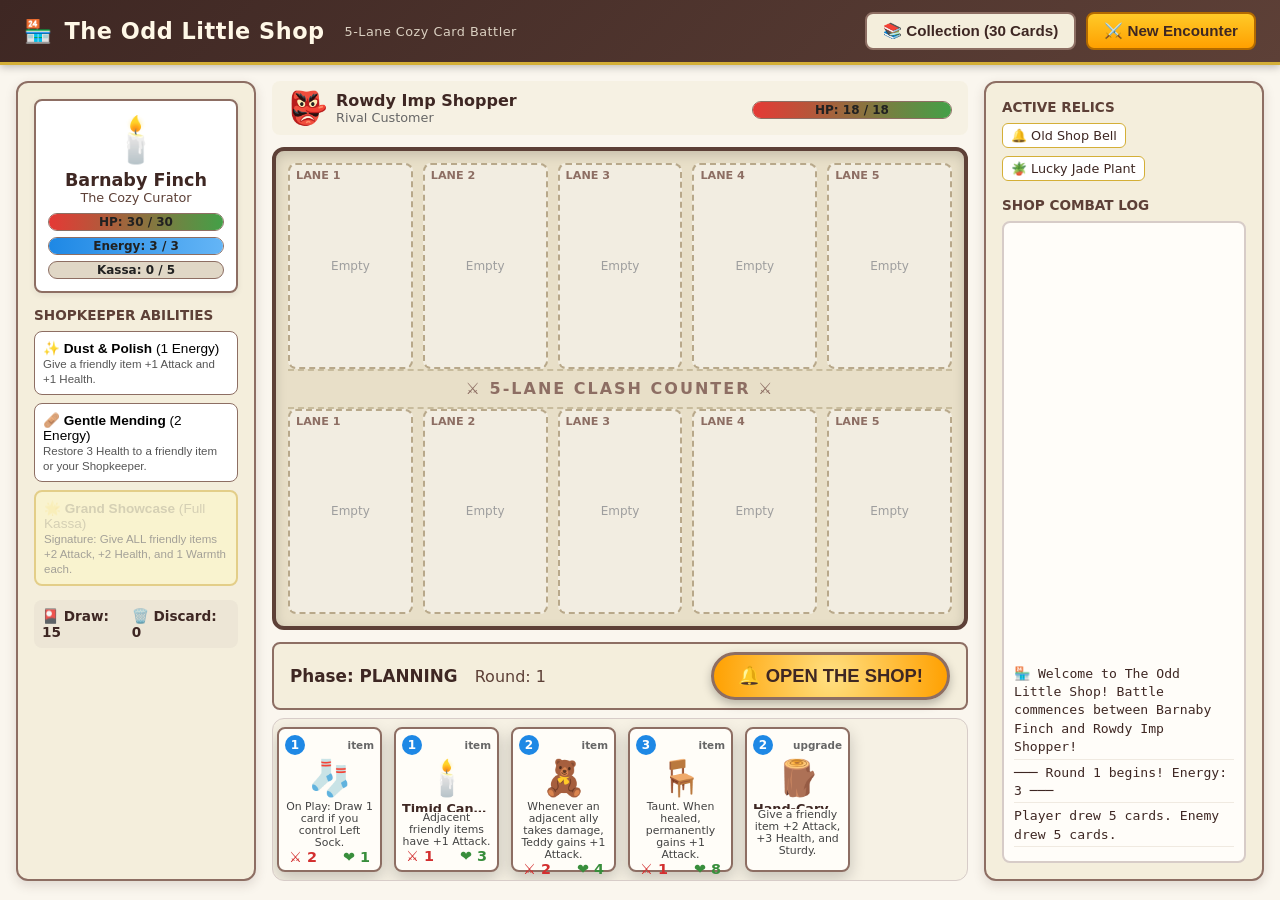
==== index.html @ 6772b0bf "Feat: Complete 5-lane combat engine, 30 card catalog, storybook UI & automated tests" ====
<!DOCTYPE html>
<html lang="en">
<head>
  <meta charset="UTF-8">
  <meta name="viewport" content="width=device-width, initial-scale=1.0">
  <title>The Odd Little Shop — Cozy Fantasy Roguelite Battler</title>
  <link rel="stylesheet" href="css/styles.css">
</head>
<body>
  <!-- Top Navigation & Brand Header -->
  <header>
    <div class="brand-title">
      <span>🏪</span>
      <span>The Odd Little Shop</span>
      <span style="font-size: 0.8rem; font-weight: normal; opacity: 0.8; margin-left: 8px;">
        5-Lane Cozy Card Battler
      </span>
    </div>
    <div class="nav-controls">
      <button class="btn" onclick="window.app && window.app.showCollectionModal()">
        📚 Collection (30 Cards)
      </button>
      <button class="btn btn-primary" onclick="window.app && window.app.showNewGameModal()">
        ⚔️ New Encounter
      </button>
    </div>
  </header>

  <!-- Main Game Container -->
  <main id="app">
    <!-- Populated dynamically by gameApp.js -->
  </main>

  <!-- ES Module Entrypoint -->
  <script type="module" src="src/ui/gameApp.js"></script>
</body>
</html>
---- css/styles.css ----
/* The Odd Little Shop — Cozy Storybook Theme */
:root {
  --bg-cream: #FAF6EE;
  --panel-bg: #F4EEDC;
  --wood-dark: #3E2723;
  --wood-med: #5D4037;
  --wood-light: #8D6E63;
  --amber-gold: #D4AF37;
  --amber-bright: #FFB300;
  --warm-glow: #FFE082;
  --cozy-green: #558B2F;
  --midnight-indigo: #1A1A2E;
  --midnight-violet: #301934;
  --bazaar-accent: #BA68C8;
  --danger-red: #C62828;
  --border-radius-sm: 8px;
  --border-radius-md: 12px;
  --border-radius-lg: 18px;
  --shadow-cozy: 0 4px 12px rgba(62, 39, 35, 0.15);
  --shadow-card: 0 6px 16px rgba(0, 0, 0, 0.2);
}

* {
  box-sizing: border-box;
  margin: 0;
  padding: 0;
  user-select: none;
}

body {
  font-family: 'Segoe UI', system-ui, -apple-system, sans-serif;
  background-color: var(--bg-cream);
  color: var(--wood-dark);
  min-height: 100vh;
  display: flex;
  flex-direction: column;
  overflow-x: hidden;
}

/* Header & Top Bar */
header {
  background: linear-gradient(135deg, var(--wood-dark), var(--wood-med));
  color: #FFF8E7;
  padding: 12px 24px;
  display: flex;
  justify-content: space-between;
  align-items: center;
  box-shadow: 0 2px 8px rgba(0, 0, 0, 0.25);
  border-bottom: 3px solid var(--amber-gold);
}

.brand-title {
  display: flex;
  align-items: center;
  gap: 12px;
  font-size: 1.4rem;
  font-weight: bold;
  letter-spacing: 0.5px;
}

.nav-controls {
  display: flex;
  gap: 10px;
}

.btn {
  background: var(--panel-bg);
  color: var(--wood-dark);
  border: 2px solid var(--wood-light);
  border-radius: var(--border-radius-sm);
  padding: 8px 16px;
  font-size: 0.95rem;
  font-weight: 600;
  cursor: pointer;
  transition: all 0.2s ease;
  display: inline-flex;
  align-items: center;
  gap: 6px;
}

.btn:hover {
  background: #FFF;
  border-color: var(--amber-gold);
  transform: translateY(-2px);
  box-shadow: var(--shadow-cozy);
}

.btn-primary {
  background: linear-gradient(180deg, #FFCA28, #FFA000);
  border-color: #B26A00;
  color: #3E2723;
}

.btn-primary:hover {
  background: linear-gradient(180deg, #FFE082, #FFB300);
}

/* App View Containers */
#app {
  flex: 1;
  display: flex;
  flex-direction: column;
  padding: 16px;
  max-width: 1400px;
  margin: 0 auto;
  width: 100%;
}

/* Battle Arena Layout */
.battle-arena {
  display: grid;
  grid-template-columns: 240px 1fr 280px;
  gap: 16px;
  height: calc(100vh - 100px);
}

/* Left Panel: Shopkeeper Info & Deck Status */
.sidebar-panel {
  background: var(--panel-bg);
  border: 2px solid var(--wood-light);
  border-radius: var(--border-radius-md);
  padding: 16px;
  display: flex;
  flex-direction: column;
  gap: 14px;
  box-shadow: var(--shadow-cozy);
}

.shopkeeper-card {
  background: #FFF;
  border: 2px solid var(--wood-light);
  border-radius: var(--border-radius-sm);
  padding: 12px;
  text-align: center;
  box-shadow: 0 2px 6px rgba(0, 0, 0, 0.08);
}

.shopkeeper-portrait {
  font-size: 2.8rem;
  margin-bottom: 4px;
}

.shopkeeper-name {
  font-weight: bold;
  font-size: 1.1rem;
}

.shopkeeper-title {
  font-size: 0.8rem;
  color: var(--wood-med);
  margin-bottom: 8px;
}

.meter-bar {
  background: #E0D7C6;
  border-radius: 10px;
  height: 18px;
  width: 100%;
  overflow: hidden;
  position: relative;
  margin-top: 4px;
  border: 1px solid var(--wood-light);
}

.meter-fill-hp {
  background: linear-gradient(90deg, #E53935, #43A047);
  height: 100%;
  transition: width 0.3s ease;
}

.meter-fill-kassa {
  background: linear-gradient(90deg, #FFA000, #FFD54F);
  height: 100%;
  transition: width 0.3s ease;
}

.meter-fill-energy {
  background: linear-gradient(90deg, #1E88E5, #64B5F6);
  height: 100%;
  transition: width 0.3s ease;
}

.meter-label {
  position: absolute;
  top: 0;
  left: 0;
  right: 0;
  bottom: 0;
  display: flex;
  align-items: center;
  justify-content: center;
  font-size: 0.75rem;
  font-weight: bold;
  color: #212121;
}

.abilities-list {
  display: flex;
  flex-direction: column;
  gap: 8px;
}

.ability-btn {
  background: #FFF;
  border: 1px solid var(--wood-light);
  border-radius: var(--border-radius-sm);
  padding: 8px;
  font-size: 0.85rem;
  cursor: pointer;
  text-align: left;
  transition: all 0.2s;
}

.ability-btn:hover:not(:disabled) {
  background: #FFF9C4;
  border-color: var(--amber-gold);
}

.ability-btn:disabled {
  opacity: 0.5;
  cursor: not-allowed;
}

.piles-status {
  display: flex;
  justify-content: space-around;
  background: #EDE6D6;
  padding: 8px;
  border-radius: var(--border-radius-sm);
  font-size: 0.85rem;
  font-weight: 600;
}

/* Center Battlefield (5 Lanes) */
.battlefield-container {
  display: flex;
  flex-direction: column;
  justify-content: space-between;
  gap: 12px;
}

.enemy-area, .player-area {
  display: flex;
  justify-content: space-between;
  align-items: center;
  background: rgba(244, 238, 220, 0.6);
  padding: 8px 16px;
  border-radius: var(--border-radius-sm);
}

.lanes-board {
  background: #E8DFC8;
  border: 4px solid var(--wood-med);
  border-radius: var(--border-radius-md);
  box-shadow: inset 0 4px 12px rgba(0, 0, 0, 0.15);
  display: grid;
  grid-template-rows: 1fr 40px 1fr;
  padding: 12px;
  flex: 1;
  position: relative;
}

.lanes-row {
  display: grid;
  grid-template-columns: repeat(5, 1fr);
  gap: 10px;
}

.lane-divider {
  display: flex;
  align-items: center;
  justify-content: center;
  font-weight: bold;
  color: var(--wood-light);
  letter-spacing: 2px;
  border-top: 2px dashed #C8BC9D;
  border-bottom: 2px dashed #C8BC9D;
}

.lane-slot {
  background: rgba(255, 255, 255, 0.45);
  border: 2px dashed #B8A88A;
  border-radius: var(--border-radius-sm);
  min-height: 120px;
  display: flex;
  flex-direction: column;
  align-items: center;
  justify-content: center;
  position: relative;
  transition: all 0.2s ease;
  cursor: pointer;
}

.lane-slot.selectable {
  border-color: #2E7D32;
  background: rgba(129, 199, 132, 0.25);
  animation: pulseSlot 1.5s infinite;
}

.lane-slot.locked {
  background: rgba(198, 40, 40, 0.15);
  border-color: var(--danger-red);
  cursor: not-allowed;
}

.lane-badge {
  position: absolute;
  top: 4px;
  left: 6px;
  font-size: 0.7rem;
  font-weight: bold;
  color: #8D6E63;
}

@keyframes pulseSlot {
  0% { transform: scale(1); }
  50% { transform: scale(1.02); }
  100% { transform: scale(1); }
}

/* Card Element Styling */
.card-unit {
  background: #FFFDF9;
  border: 2px solid var(--wood-light);
  border-radius: var(--border-radius-sm);
  width: 100%;
  height: 100%;
  padding: 6px;
  display: flex;
  flex-direction: column;
  justify-content: space-between;
  box-shadow: 0 4px 8px rgba(0, 0, 0, 0.12);
  position: relative;
  transition: transform 0.2s ease;
}

.card-unit.swift {
  border-color: #0288D1;
  box-shadow: 0 0 8px rgba(2, 136, 209, 0.4);
}

.card-unit.taunt {
  border-color: #E65100;
  box-shadow: 0 0 8px rgba(230, 81, 0, 0.4);
}

.card-header {
  display: flex;
  justify-content: space-between;
  align-items: center;
  font-size: 0.8rem;
  font-weight: bold;
}

.card-cost {
  background: #1E88E5;
  color: white;
  border-radius: 50%;
  width: 20px;
  height: 20px;
  display: flex;
  align-items: center;
  justify-content: center;
  font-size: 0.75rem;
}

.card-emoji {
  font-size: 2.2rem;
  text-align: center;
  margin: 2px 0;
}

.card-name {
  font-size: 0.8rem;
  font-weight: bold;
  text-align: center;
  white-space: nowrap;
  overflow: hidden;
  text-overflow: ellipsis;
}

.card-stats {
  display: flex;
  justify-content: space-between;
  font-weight: bold;
  font-size: 0.9rem;
  padding: 0 4px;
}

.stat-atk {
  color: #D32F2F;
}

.stat-hp {
  color: #388E3C;
}

/* Player Hand & Control Bar */
.player-controls {
  display: flex;
  flex-direction: column;
  gap: 8px;
}

.hand-container {
  display: flex;
  gap: 12px;
  overflow-x: auto;
  padding: 8px 4px;
  min-height: 155px;
  align-items: center;
  background: rgba(244, 238, 220, 0.5);
  border-radius: var(--border-radius-md);
  border: 1px solid #D7CCC8;
}

.hand-card {
  width: 105px;
  height: 145px;
  flex-shrink: 0;
  background: #FFFDF8;
  border: 2px solid var(--wood-light);
  border-radius: var(--border-radius-sm);
  padding: 6px;
  display: flex;
  flex-direction: column;
  justify-content: space-between;
  cursor: pointer;
  transition: all 0.2s cubic-bezier(0.175, 0.885, 0.32, 1.275);
  box-shadow: var(--shadow-card);
}

.hand-card:hover {
  transform: translateY(-12px) scale(1.05);
  border-color: var(--amber-gold);
  z-index: 10;
}

.hand-card.selected {
  border-color: #2E7D32;
  box-shadow: 0 0 14px rgba(46, 125, 50, 0.6);
  transform: translateY(-16px);
}

.card-desc {
  font-size: 0.68rem;
  color: #424242;
  line-height: 1.1;
  text-align: center;
}

/* Action Trigger: OPEN THE SHOP Counter Bell */
.action-bar {
  display: flex;
  justify-content: space-between;
  align-items: center;
  background: var(--panel-bg);
  border: 2px solid var(--wood-light);
  border-radius: var(--border-radius-sm);
  padding: 8px 16px;
}

.btn-open-shop {
  background: radial-gradient(circle, #FFE082, #FFA000);
  border: 3px solid #8D6E63;
  color: #3E2723;
  font-size: 1.15rem;
  font-weight: 800;
  padding: 10px 24px;
  border-radius: 30px;
  box-shadow: 0 4px 10px rgba(0, 0, 0, 0.25);
  cursor: pointer;
  transition: all 0.2s;
  display: flex;
  align-items: center;
  gap: 8px;
}

.btn-open-shop:hover {
  transform: scale(1.05);
  background: radial-gradient(circle, #FFF8E1, #FFB300);
  box-shadow: 0 6px 14px rgba(255, 179, 0, 0.4);
}

/* Right Panel: Combat Log & Relics */
.log-panel {
  display: flex;
  flex-direction: column;
  gap: 8px;
}

.event-log-box {
  background: #FFFDF9;
  border: 2px solid #D7CCC8;
  border-radius: var(--border-radius-sm);
  padding: 10px;
  flex: 1;
  overflow-y: auto;
  font-family: monospace;
  font-size: 0.82rem;
  line-height: 1.4;
  display: flex;
  flex-direction: column-reverse;
}

.log-entry {
  margin-bottom: 4px;
  border-bottom: 1px solid #F0EAE1;
  padding-bottom: 2px;
}

/* Modal Windows (Collection / Selection) */
.modal-overlay {
  position: fixed;
  top: 0; left: 0; right: 0; bottom: 0;
  background: rgba(30, 20, 15, 0.7);
  display: flex;
  align-items: center;
  justify-content: center;
  z-index: 100;
}

.modal-content {
  background: var(--bg-cream);
  border: 4px solid var(--wood-med);
  border-radius: var(--border-radius-md);
  padding: 24px;
  max-width: 900px;
  width: 90%;
  max-height: 85vh;
  overflow-y: auto;
  box-shadow: 0 10px 30px rgba(0, 0, 0, 0.4);
}

.collection-grid {
  display: grid;
  grid-template-columns: repeat(auto-fill, minmax(130px, 1fr));
  gap: 12px;
  margin-top: 16px;
}
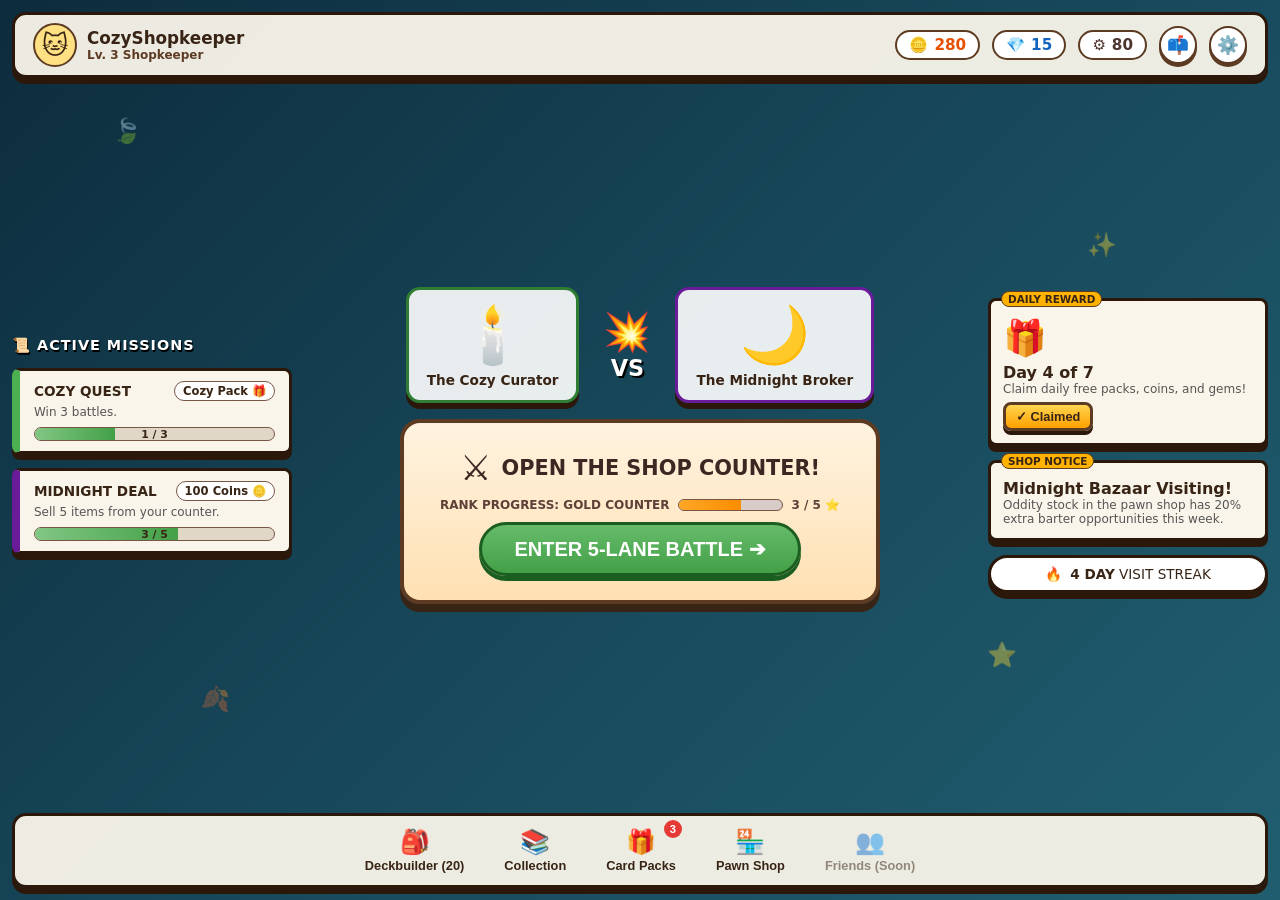
==== commit 827615be: "Feat: Complete game overhaul with active AI, selling, 20-card deckbuilder, pack opening, pawn shop &" ====
--- a/index.html
+++ b/index.html
@@ -7,28 +7,9 @@
   <link rel="stylesheet" href="css/styles.css">
 </head>
 <body>
-  <!-- Top Navigation & Brand Header -->
-  <header>
-    <div class="brand-title">
-      <span>🏪</span>
-      <span>The Odd Little Shop</span>
-      <span style="font-size: 0.8rem; font-weight: normal; opacity: 0.8; margin-left: 8px;">
-        5-Lane Cozy Card Battler
-      </span>
-    </div>
-    <div class="nav-controls">
-      <button class="btn" onclick="window.app && window.app.showCollectionModal()">
-        📚 Collection (30 Cards)
-      </button>
-      <button class="btn btn-primary" onclick="window.app && window.app.showNewGameModal()">
-        ⚔️ New Encounter
-      </button>
-    </div>
-  </header>
-
-  <!-- Main Game Container -->
+  <!-- Master Application Viewport -->
   <main id="app">
-    <!-- Populated dynamically by gameApp.js -->
+    <!-- Populated dynamically by gameApp.js router -->
   </main>
 
   <!-- ES Module Entrypoint -->
--- a/css/styles.css
+++ b/css/styles.css
@@ -1,23 +1,23 @@
-/* The Odd Little Shop — Cozy Storybook Theme */
+/* The Odd Little Shop — Professional Cozy Cartoon Storybook Theme (16:9) */
 :root {
-  --bg-cream: #FAF6EE;
-  --panel-bg: #F4EEDC;
-  --wood-dark: #3E2723;
-  --wood-med: #5D4037;
-  --wood-light: #8D6E63;
-  --amber-gold: #D4AF37;
-  --amber-bright: #FFB300;
-  --warm-glow: #FFE082;
-  --cozy-green: #558B2F;
-  --midnight-indigo: #1A1A2E;
-  --midnight-violet: #301934;
-  --bazaar-accent: #BA68C8;
-  --danger-red: #C62828;
-  --border-radius-sm: 8px;
-  --border-radius-md: 12px;
-  --border-radius-lg: 18px;
-  --shadow-cozy: 0 4px 12px rgba(62, 39, 35, 0.15);
-  --shadow-card: 0 6px 16px rgba(0, 0, 0, 0.2);
+  --bg-gradient: linear-gradient(135deg, #0D2C3D 0%, #17485A 50%, #205E6F 100%);
+  --panel-bg: #FFFDF8;
+  --panel-card: #F9F5EA;
+  --wood-dark: #382415;
+  --wood-med: #5D3B23;
+  --wood-light: #936746;
+  --comic-border: 3px solid #2B180A;
+  --comic-shadow: 0 6px 0 #2B180A;
+  --amber-gold: #FFB300;
+  --amber-bright: #FFCA28;
+  --cozy-green: #4CAF50;
+  --cozy-green-dark: #2E7D32;
+  --midnight-violet: #6A1B9A;
+  --midnight-accent: #9C27B0;
+  --danger-red: #D32F2F;
+  --radius-sm: 8px;
+  --radius-md: 14px;
+  --radius-lg: 20px;
 }
 
 * {
@@ -29,7 +29,7 @@
 
 body {
   font-family: 'Segoe UI', system-ui, -apple-system, sans-serif;
-  background-color: var(--bg-cream);
+  background: var(--bg-gradient);
   color: var(--wood-dark);
   min-height: 100vh;
   display: flex;
@@ -37,504 +37,1020 @@
   overflow-x: hidden;
 }
 
-/* Header & Top Bar */
-header {
-  background: linear-gradient(135deg, var(--wood-dark), var(--wood-med));
-  color: #FFF8E7;
-  padding: 12px 24px;
-  display: flex;
-  justify-content: space-between;
-  align-items: center;
-  box-shadow: 0 2px 8px rgba(0, 0, 0, 0.25);
-  border-bottom: 3px solid var(--amber-gold);
-}
-
-.brand-title {
-  display: flex;
-  align-items: center;
-  gap: 12px;
-  font-size: 1.4rem;
-  font-weight: bold;
-  letter-spacing: 0.5px;
-}
-
-.nav-controls {
-  display: flex;
-  gap: 10px;
-}
-
+#app {
+  flex: 1;
+  display: flex;
+  flex-direction: column;
+  padding: 12px;
+  max-width: 1400px;
+  margin: 0 auto;
+  width: 100%;
+}
+
+/* Common Cartoon Buttons */
 .btn {
   background: var(--panel-bg);
   color: var(--wood-dark);
-  border: 2px solid var(--wood-light);
-  border-radius: var(--border-radius-sm);
+  border: var(--comic-border);
+  box-shadow: 0 4px 0 #2B180A;
+  border-radius: var(--radius-sm);
   padding: 8px 16px;
   font-size: 0.95rem;
-  font-weight: 600;
+  font-weight: 700;
   cursor: pointer;
-  transition: all 0.2s ease;
+  transition: all 0.15s ease;
   display: inline-flex;
   align-items: center;
   gap: 6px;
 }
 
 .btn:hover {
-  background: #FFF;
-  border-color: var(--amber-gold);
   transform: translateY(-2px);
-  box-shadow: var(--shadow-cozy);
+  box-shadow: 0 6px 0 #2B180A;
+  background: #FFF;
+}
+
+.btn:active {
+  transform: translateY(2px);
+  box-shadow: 0 2px 0 #2B180A;
 }
 
 .btn-primary {
-  background: linear-gradient(180deg, #FFCA28, #FFA000);
-  border-color: #B26A00;
-  color: #3E2723;
+  background: linear-gradient(180deg, #FFD54F, #FFA000);
+  border-color: #5D3B23;
 }
 
 .btn-primary:hover {
   background: linear-gradient(180deg, #FFE082, #FFB300);
 }
 
-/* App View Containers */
-#app {
+.btn-sm {
+  padding: 4px 10px;
+  font-size: 0.8rem;
+}
+
+/* ==========================================================================
+   16:9 STORYBOOK MAIN MENU STYLING
+   ========================================================================== */
+.main-menu-container {
+  display: flex;
+  flex-direction: column;
+  justify-content: space-between;
+  height: calc(100vh - 24px);
+  position: relative;
+}
+
+/* Ambient Particles */
+.particle-ambient {
+  position: absolute;
+  pointer-events: none;
+  font-size: 1.5rem;
+  opacity: 0.4;
+  animation: floatAmbient 6s ease-in-out infinite;
+}
+.p1 { top: 12%; left: 8%; animation-delay: 0s; }
+.p2 { top: 25%; right: 12%; animation-delay: 1.5s; }
+.p3 { bottom: 20%; left: 15%; animation-delay: 3s; }
+.p4 { bottom: 25%; right: 20%; animation-delay: 4.5s; }
+
+@keyframes floatAmbient {
+  0% { transform: translateY(0) rotate(0deg); }
+  50% { transform: translateY(-15px) rotate(10deg); }
+  100% { transform: translateY(0) rotate(0deg); }
+}
+
+/* Top HUD */
+.top-hud-bar {
+  display: flex;
+  justify-content: space-between;
+  align-items: center;
+  background: rgba(249, 245, 234, 0.95);
+  border: var(--comic-border);
+  border-radius: var(--radius-md);
+  padding: 8px 18px;
+  box-shadow: var(--comic-shadow);
+}
+
+.hud-profile-card {
+  display: flex;
+  align-items: center;
+  gap: 10px;
+}
+
+.profile-avatar {
+  background: #FFE082;
+  border: 2px solid #5D3B23;
+  border-radius: 50%;
+  width: 44px;
+  height: 44px;
+  display: flex;
+  align-items: center;
+  justify-content: center;
+  font-size: 1.6rem;
+}
+
+.profile-info {
+  display: flex;
+  flex-direction: column;
+}
+
+.profile-name {
+  font-weight: 800;
+  font-size: 1.05rem;
+  color: var(--wood-dark);
+}
+
+.profile-level {
+  font-size: 0.75rem;
+  font-weight: 600;
+  color: var(--wood-med);
+}
+
+.hud-currencies {
+  display: flex;
+  align-items: center;
+  gap: 12px;
+}
+
+.hud-stat-pill {
+  background: #FFF;
+  border: 2px solid #5D3B23;
+  border-radius: 20px;
+  padding: 4px 12px;
+  display: flex;
+  align-items: center;
+  gap: 6px;
+  font-weight: 800;
+  font-size: 0.95rem;
+}
+.hud-stat-pill.coins { color: #E65100; }
+.hud-stat-pill.gems { color: #1565C0; }
+.hud-stat-pill.scrap { color: #4E342E; }
+
+.btn-icon {
+  background: #FFF;
+  border: 2px solid #5D3B23;
+  border-radius: 50%;
+  width: 38px;
+  height: 38px;
+  display: flex;
+  align-items: center;
+  justify-content: center;
+  font-size: 1.1rem;
+  cursor: pointer;
+  box-shadow: 0 3px 0 #5D3B23;
+}
+.btn-icon:hover { transform: translateY(-2px); }
+
+/* Main Menu Body 3-Col Layout */
+.menu-main-content {
+  display: grid;
+  grid-template-columns: 280px 1fr 280px;
+  gap: 20px;
+  align-items: center;
+  margin: 16px 0;
   flex: 1;
-  display: flex;
-  flex-direction: column;
+}
+
+.menu-side-col {
+  display: flex;
+  flex-direction: column;
+  gap: 14px;
+}
+
+.col-title {
+  font-size: 0.9rem;
+  font-weight: 800;
+  color: #FFF;
+  text-shadow: 1px 2px 0 #000;
+  letter-spacing: 1px;
+}
+
+/* Mission Cards */
+.mission-card {
+  background: var(--panel-card);
+  border: var(--comic-border);
+  border-radius: var(--radius-sm);
+  padding: 10px 14px;
+  box-shadow: var(--comic-shadow);
+  display: flex;
+  flex-direction: column;
+  gap: 4px;
+  transition: transform 0.2s;
+}
+.mission-card:hover { transform: scale(1.02); }
+.mission-card.cozy-mission { border-left: 8px solid var(--cozy-green); }
+.mission-card.midnight-mission { border-left: 8px solid var(--midnight-violet); }
+
+.mission-header {
+  display: flex;
+  justify-content: space-between;
+  align-items: center;
+  font-size: 0.85rem;
+}
+.mission-reward-tag {
+  background: #FFF;
+  border: 1px solid #795548;
+  border-radius: 12px;
+  padding: 2px 8px;
+  font-size: 0.72rem;
+  font-weight: bold;
+}
+.mission-desc {
+  font-size: 0.75rem;
+  color: #555;
+}
+
+.mission-progress-bar {
+  background: #E0D7C6;
+  border: 1px solid #795548;
+  border-radius: 8px;
+  height: 14px;
+  position: relative;
+  overflow: hidden;
+  margin-top: 4px;
+}
+.mission-progress-fill {
+  background: linear-gradient(90deg, #81C784, #43A047);
+  height: 100%;
+}
+.progress-text {
+  position: absolute;
+  top: 0; left: 0; right: 0; bottom: 0;
+  display: flex;
+  align-items: center;
+  justify-content: center;
+  font-size: 0.68rem;
+  font-weight: bold;
+}
+
+/* Center Battle Hero & Rival Shopkeepers */
+.menu-center-col {
+  display: flex;
+  flex-direction: column;
+  align-items: center;
+  justify-content: center;
+  gap: 16px;
+}
+
+.rivals-stage {
+  display: flex;
+  align-items: center;
+  justify-content: center;
+  gap: 24px;
+}
+
+.rival-figure {
+  background: rgba(255, 255, 255, 0.9);
+  border: var(--comic-border);
+  border-radius: var(--radius-md);
+  padding: 12px 18px;
+  display: flex;
+  flex-direction: column;
+  align-items: center;
+  box-shadow: var(--comic-shadow);
+  transition: transform 0.2s;
+}
+.rival-figure:hover { transform: translateY(-4px); }
+.cozy-rival { border-color: var(--cozy-green-dark); }
+.midnight-rival { border-color: var(--midnight-violet); }
+
+.rival-portrait { font-size: 3.5rem; }
+.rival-tag { font-weight: 800; font-size: 0.85rem; margin-top: 4px; }
+
+.rival-clash-sparkle {
+  display: flex;
+  flex-direction: column;
+  align-items: center;
+}
+.sparkle-burst { font-size: 2.4rem; animation: pulseSparkle 1.2s infinite; }
+.vs-text { font-weight: 900; font-size: 1.4rem; color: #FFF; text-shadow: 2px 2px 0 #000; }
+
+@keyframes pulseSparkle {
+  0% { transform: scale(1); }
+  50% { transform: scale(1.15); }
+  100% { transform: scale(1); }
+}
+
+.battle-hero-panel {
+  background: linear-gradient(180deg, #FFF3E0, #FFE0B2);
+  border: 4px solid #5D3B23;
+  border-radius: var(--radius-lg);
+  padding: 24px 36px;
+  text-align: center;
+  box-shadow: 0 8px 0 #382415;
+  cursor: pointer;
+  transition: all 0.2s;
+  max-width: 480px;
+  width: 100%;
+}
+.battle-hero-panel:hover {
+  transform: translateY(-4px) scale(1.02);
+  box-shadow: 0 12px 0 #382415;
+}
+
+.battle-title-banner {
+  display: flex;
+  align-items: center;
+  justify-content: center;
+  gap: 10px;
+  font-weight: 900;
+  font-size: 1.3rem;
+  color: #3E2723;
+  margin-bottom: 8px;
+}
+
+.battle-rank-bar {
+  display: flex;
+  align-items: center;
+  justify-content: space-between;
+  font-size: 0.75rem;
+  font-weight: 800;
+  color: #5D4037;
+  margin: 10px 0;
+  gap: 8px;
+}
+.rank-meter {
+  flex: 1;
+  background: #D7CCC8;
+  height: 12px;
+  border-radius: 6px;
+  overflow: hidden;
+  border: 1px solid #795548;
+}
+.rank-meter-fill {
+  background: linear-gradient(90deg, #FFA726, #FB8C00);
+  height: 100%;
+}
+
+.btn-play-hero {
+  background: linear-gradient(180deg, #66BB6A, #43A047);
+  color: #FFF;
+  border: 3px solid #1B5E20;
+  border-radius: 30px;
+  font-weight: 900;
+  font-size: 1.25rem;
+  padding: 12px 32px;
+  box-shadow: 0 5px 0 #1B5E20;
+  cursor: pointer;
+  transition: all 0.15s;
+  animation: pulseHero 2s infinite;
+}
+.btn-play-hero:hover {
+  background: linear-gradient(180deg, #81C784, #4CAF50);
+}
+@keyframes pulseHero {
+  0% { transform: scale(1); }
+  50% { transform: scale(1.04); }
+  100% { transform: scale(1); }
+}
+
+/* Right Column Features */
+.side-feature-card {
+  background: var(--panel-card);
+  border: var(--comic-border);
+  border-radius: var(--radius-sm);
+  padding: 12px;
+  box-shadow: var(--comic-shadow);
+  position: relative;
+}
+.card-badge {
+  position: absolute;
+  top: -10px;
+  left: 10px;
+  background: #FFB300;
+  border: 1px solid #5D3B23;
+  border-radius: 8px;
+  font-size: 0.65rem;
+  font-weight: 800;
+  padding: 1px 6px;
+}
+.streak-tracker-pill {
+  background: #FFF;
+  border: var(--comic-border);
+  border-radius: 20px;
+  padding: 8px;
+  display: flex;
+  align-items: center;
+  justify-content: center;
+  gap: 8px;
+  font-size: 0.85rem;
+  box-shadow: var(--comic-shadow);
+}
+
+/* Bottom Nav Bar */
+.bottom-nav-bar {
+  display: flex;
+  justify-content: center;
+  gap: 16px;
+  background: rgba(249, 245, 234, 0.95);
+  border: var(--comic-border);
+  border-radius: var(--radius-md);
+  padding: 8px 24px;
+  box-shadow: var(--comic-shadow);
+}
+.nav-item {
+  background: transparent;
+  border: none;
+  cursor: pointer;
+  display: flex;
+  flex-direction: column;
+  align-items: center;
+  gap: 2px;
+  position: relative;
+  transition: transform 0.15s;
+  padding: 4px 12px;
+}
+.nav-item:hover:not(.disabled) {
+  transform: translateY(-4px);
+}
+.nav-item.disabled {
+  opacity: 0.5;
+  cursor: not-allowed;
+}
+.nav-icon { font-size: 1.5rem; }
+.nav-label { font-size: 0.8rem; font-weight: 800; color: var(--wood-dark); }
+.nav-bubble {
+  position: absolute;
+  top: -4px;
+  right: 6px;
+  background: #E53935;
+  color: white;
+  border-radius: 50%;
+  width: 18px;
+  height: 18px;
+  font-size: 0.7rem;
+  font-weight: bold;
+  display: flex;
+  align-items: center;
+  justify-content: center;
+}
+
+/* ==========================================================================
+   DECKBUILDER SCREEN
+   ========================================================================== */
+.deckbuilder-container {
+  display: grid;
+  grid-template-columns: 320px 1fr;
+  gap: 16px;
+  height: calc(100vh - 40px);
+}
+.deck-panel, .collection-browser-panel {
+  background: var(--panel-card);
+  border: var(--comic-border);
+  border-radius: var(--radius-md);
   padding: 16px;
-  max-width: 1400px;
-  margin: 0 auto;
+  box-shadow: var(--comic-shadow);
+  display: flex;
+  flex-direction: column;
+  overflow: hidden;
+}
+.deck-header, .browser-header {
+  display: flex;
+  justify-content: space-between;
+  align-items: center;
+  border-bottom: 2px solid var(--wood-light);
+  padding-bottom: 8px;
+}
+.curve-chart {
+  background: #FFF;
+  border: 1px solid var(--wood-light);
+  border-radius: var(--radius-sm);
+  padding: 6px 10px;
+  margin: 10px 0;
+}
+.curve-bars {
+  display: flex;
+  justify-content: space-around;
+  align-items: flex-end;
+  height: 50px;
+  margin-top: 4px;
+}
+.curve-col {
+  display: flex;
+  flex-direction: column;
+  align-items: center;
+  width: 16%;
+}
+.curve-bar {
+  width: 18px;
+  background: #42A5F5;
+  border-radius: 3px 3px 0 0;
+  transition: height 0.2s;
+}
+.curve-label { font-size: 0.65rem; font-weight: bold; margin-top: 2px; }
+
+.rarity-badges {
+  display: flex;
+  gap: 4px;
+  flex-wrap: wrap;
+  margin-bottom: 8px;
+}
+.badge {
+  font-size: 0.68rem;
+  font-weight: bold;
+  padding: 2px 6px;
+  border-radius: 4px;
+  color: white;
+}
+.badge.common { background: #78909C; }
+.badge.uncommon { background: #43A047; }
+.badge.rare { background: #1E88E5; }
+.badge.epic { background: #8E24AA; }
+.badge.legendary { background: #FF8F00; }
+
+.deck-card-list {
+  flex: 1;
+  overflow-y: auto;
+  display: flex;
+  flex-direction: column;
+  gap: 4px;
+}
+.deck-card-row {
+  display: flex;
+  align-items: center;
+  gap: 6px;
+  background: #FFF;
+  border: 1px solid var(--wood-light);
+  border-radius: 4px;
+  padding: 4px 8px;
+  font-size: 0.8rem;
+}
+.row-cost {
+  background: #1E88E5;
+  color: white;
+  border-radius: 50%;
+  width: 18px;
+  height: 18px;
+  display: flex;
+  align-items: center;
+  justify-content: center;
+  font-size: 0.7rem;
+  font-weight: bold;
+}
+.row-emoji { font-size: 1.1rem; }
+.row-name { flex: 1; font-weight: bold; white-space: nowrap; overflow: hidden; text-overflow: ellipsis; }
+.row-count { font-weight: bold; color: var(--wood-med); }
+.btn-remove-card {
+  background: transparent;
+  border: none;
+  color: #D32F2F;
+  font-weight: bold;
+  cursor: pointer;
+}
+
+.browser-grid {
+  display: grid;
+  grid-template-columns: repeat(auto-fill, minmax(140px, 1fr));
+  gap: 10px;
+  overflow-y: auto;
+  flex: 1;
+  margin-top: 10px;
+  padding: 4px;
+}
+.collection-card {
+  background: #FFF;
+  border: 2px solid var(--wood-light);
+  border-radius: var(--radius-sm);
+  padding: 8px;
+  display: flex;
+  flex-direction: column;
+  justify-content: space-between;
+  box-shadow: 0 3px 6px rgba(0,0,0,0.1);
+  height: 175px;
+}
+.collection-card.disabled { opacity: 0.5; }
+.search-box, .rarity-select {
+  padding: 4px 8px;
+  border: 1px solid var(--wood-light);
+  border-radius: 4px;
+  font-size: 0.85rem;
+}
+
+/* ==========================================================================
+   PACK OPENING SCREEN
+   ========================================================================== */
+.pack-screen-container, .pack-reveal-container {
+  background: var(--panel-card);
+  border: var(--comic-border);
+  border-radius: var(--radius-md);
+  padding: 24px;
+  box-shadow: var(--comic-shadow);
+  height: calc(100vh - 40px);
+  display: flex;
+  flex-direction: column;
+}
+.pack-screen-header {
+  display: flex;
+  justify-content: space-between;
+  align-items: center;
+  border-bottom: 2px solid var(--wood-light);
+  padding-bottom: 12px;
+}
+.hud-pill {
+  background: #FFF;
+  border: 1px solid var(--wood-light);
+  border-radius: 14px;
+  padding: 4px 10px;
+  font-weight: bold;
+  font-size: 0.85rem;
+}
+.pack-grid {
+  display: grid;
+  grid-template-columns: repeat(3, 1fr);
+  gap: 20px;
+  margin-top: 30px;
+}
+.pack-card {
+  background: #FFF;
+  border: var(--comic-border);
+  border-radius: var(--radius-md);
+  padding: 20px;
+  text-align: center;
+  box-shadow: var(--comic-shadow);
+  display: flex;
+  flex-direction: column;
+  align-items: center;
+  justify-content: space-between;
+  height: 320px;
+}
+.pack-art { font-size: 4rem; margin: 10px 0; }
+.pack-count-badge {
+  background: #FFF9C4;
+  border: 1px solid #FBC02D;
+  border-radius: 12px;
+  padding: 4px 12px;
+  font-size: 0.85rem;
+  margin-top: 8px;
+}
+
+/* 3D Pack Reveal Flipping Cards */
+.reveal-cards-row {
+  display: flex;
+  justify-content: center;
+  gap: 16px;
+  margin-top: 20px;
+}
+.reveal-card-slot {
+  width: 140px;
+  height: 200px;
+  perspective: 1000px;
+  cursor: pointer;
+}
+.reveal-card-inner {
+  position: relative;
   width: 100%;
-}
-
-/* Battle Arena Layout */
+  height: 100%;
+  transition: transform 0.6s cubic-bezier(0.175, 0.885, 0.32, 1.275);
+  transform-style: preserve-3d;
+}
+.reveal-card-slot.flipped .reveal-card-inner {
+  transform: rotateY(180deg);
+}
+.card-face {
+  position: absolute;
+  width: 100%;
+  height: 100%;
+  backface-visibility: hidden;
+  border-radius: var(--radius-sm);
+  border: 2px solid var(--wood-med);
+  padding: 8px;
+  display: flex;
+  flex-direction: column;
+  justify-content: space-between;
+  box-shadow: 0 6px 12px rgba(0,0,0,0.2);
+}
+.card-back {
+  background: radial-gradient(circle, #3E2723, #1A0D08);
+  color: #FFF8E1;
+  align-items: center;
+  justify-content: center;
+  text-align: center;
+}
+.card-front {
+  background: #FFFDF9;
+  transform: rotateY(180deg);
+}
+.scrap-banner {
+  background: #4E342E;
+  color: #FFD54F;
+  font-size: 0.65rem;
+  font-weight: bold;
+  text-align: center;
+  border-radius: 4px;
+  padding: 2px;
+}
+.new-banner {
+  background: #2E7D32;
+  color: #FFF;
+  font-size: 0.65rem;
+  font-weight: bold;
+  text-align: center;
+  border-radius: 4px;
+  padding: 2px;
+}
+.owned-banner {
+  background: #ECEFF1;
+  color: #546E7A;
+  font-size: 0.65rem;
+  font-weight: bold;
+  text-align: center;
+  border-radius: 4px;
+  padding: 2px;
+}
+
+/* ==========================================================================
+   PAWN SHOP MODAL
+   ========================================================================== */
+.pawn-speech-bubble {
+  background: #FFF9C4;
+  border: 2px solid #FBC02D;
+  border-radius: 14px;
+  padding: 10px 16px;
+  font-style: italic;
+  font-size: 0.9rem;
+  margin: 10px 0;
+  position: relative;
+}
+.pawn-offer-box {
+  background: #FFF;
+  border: 2px dashed #8D6E63;
+  border-radius: var(--radius-sm);
+  padding: 12px;
+  margin: 12px 0;
+}
+
+/* ==========================================================================
+   BATTLE ARENA & SELLING DRAWER
+   ========================================================================== */
 .battle-arena {
   display: grid;
   grid-template-columns: 240px 1fr 280px;
   gap: 16px;
-  height: calc(100vh - 100px);
-}
-
-/* Left Panel: Shopkeeper Info & Deck Status */
+  height: calc(100vh - 40px);
+}
 .sidebar-panel {
-  background: var(--panel-bg);
+  background: var(--panel-card);
+  border: var(--comic-border);
+  border-radius: var(--radius-md);
+  padding: 14px;
+  display: flex;
+  flex-direction: column;
+  gap: 12px;
+  box-shadow: var(--comic-shadow);
+}
+.shopkeeper-card {
+  background: #FFF;
   border: 2px solid var(--wood-light);
-  border-radius: var(--border-radius-md);
-  padding: 16px;
-  display: flex;
-  flex-direction: column;
-  gap: 14px;
-  box-shadow: var(--shadow-cozy);
-}
-
-.shopkeeper-card {
-  background: #FFF;
-  border: 2px solid var(--wood-light);
-  border-radius: var(--border-radius-sm);
-  padding: 12px;
+  border-radius: var(--radius-sm);
+  padding: 10px;
   text-align: center;
-  box-shadow: 0 2px 6px rgba(0, 0, 0, 0.08);
-}
-
-.shopkeeper-portrait {
-  font-size: 2.8rem;
-  margin-bottom: 4px;
-}
-
-.shopkeeper-name {
-  font-weight: bold;
-  font-size: 1.1rem;
-}
-
-.shopkeeper-title {
-  font-size: 0.8rem;
-  color: var(--wood-med);
-  margin-bottom: 8px;
-}
+}
+.shopkeeper-portrait { font-size: 2.8rem; }
+.shopkeeper-name { font-weight: 800; font-size: 1.1rem; }
+.shopkeeper-title { font-size: 0.75rem; color: var(--wood-med); }
 
 .meter-bar {
   background: #E0D7C6;
   border-radius: 10px;
   height: 18px;
-  width: 100%;
+  position: relative;
   overflow: hidden;
-  position: relative;
-  margin-top: 4px;
   border: 1px solid var(--wood-light);
 }
-
-.meter-fill-hp {
-  background: linear-gradient(90deg, #E53935, #43A047);
-  height: 100%;
-  transition: width 0.3s ease;
-}
-
-.meter-fill-kassa {
-  background: linear-gradient(90deg, #FFA000, #FFD54F);
-  height: 100%;
-  transition: width 0.3s ease;
-}
-
-.meter-fill-energy {
-  background: linear-gradient(90deg, #1E88E5, #64B5F6);
-  height: 100%;
-  transition: width 0.3s ease;
-}
-
+.meter-fill-hp { background: linear-gradient(90deg, #E53935, #43A047); height: 100%; transition: width 0.3s; }
+.meter-fill-energy { background: linear-gradient(90deg, #1E88E5, #64B5F6); height: 100%; transition: width 0.3s; }
+.meter-fill-kassa { background: linear-gradient(90deg, #FFA000, #FFD54F); height: 100%; transition: width 0.3s; }
 .meter-label {
   position: absolute;
-  top: 0;
-  left: 0;
-  right: 0;
-  bottom: 0;
-  display: flex;
-  align-items: center;
-  justify-content: center;
-  font-size: 0.75rem;
-  font-weight: bold;
-  color: #212121;
-}
-
-.abilities-list {
-  display: flex;
-  flex-direction: column;
-  gap: 8px;
-}
-
+  top: 0; left: 0; right: 0; bottom: 0;
+  display: flex; align-items: center; justify-content: center;
+  font-size: 0.72rem; font-weight: bold;
+}
+
+.sell-action-box {
+  background: #FFF8E1;
+  border: 2px solid #FFB300;
+  border-radius: var(--radius-sm);
+  padding: 8px;
+  text-align: center;
+  animation: pulseSlot 1.5s infinite;
+}
+
+.abilities-list { display: flex; flex-direction: column; gap: 6px; }
 .ability-btn {
   background: #FFF;
   border: 1px solid var(--wood-light);
-  border-radius: var(--border-radius-sm);
-  padding: 8px;
-  font-size: 0.85rem;
+  border-radius: var(--radius-sm);
+  padding: 6px 8px;
+  font-size: 0.8rem;
   cursor: pointer;
   text-align: left;
-  transition: all 0.2s;
-}
-
-.ability-btn:hover:not(:disabled) {
-  background: #FFF9C4;
-  border-color: var(--amber-gold);
-}
-
-.ability-btn:disabled {
-  opacity: 0.5;
-  cursor: not-allowed;
-}
+}
+.ability-btn:hover:not(:disabled) { background: #FFF9C4; border-color: var(--amber-gold); }
+.ability-btn:disabled { opacity: 0.5; cursor: not-allowed; }
+.signature-btn { border: 2px solid var(--amber-gold); background: #FFFDE7; }
 
 .piles-status {
   display: flex;
   justify-content: space-around;
   background: #EDE6D6;
-  padding: 8px;
-  border-radius: var(--border-radius-sm);
-  font-size: 0.85rem;
-  font-weight: 600;
-}
-
-/* Center Battlefield (5 Lanes) */
+  padding: 6px;
+  border-radius: var(--radius-sm);
+  font-size: 0.8rem;
+  font-weight: bold;
+}
+
 .battlefield-container {
   display: flex;
   flex-direction: column;
   justify-content: space-between;
-  gap: 12px;
-}
-
-.enemy-area, .player-area {
-  display: flex;
-  justify-content: space-between;
-  align-items: center;
-  background: rgba(244, 238, 220, 0.6);
+  gap: 10px;
+}
+.enemy-area {
+  display: flex;
+  justify-content: space-between;
+  align-items: center;
+  background: rgba(244, 238, 220, 0.75);
+  border: var(--comic-border);
   padding: 8px 16px;
-  border-radius: var(--border-radius-sm);
+  border-radius: var(--radius-sm);
 }
 
 .lanes-board {
   background: #E8DFC8;
   border: 4px solid var(--wood-med);
-  border-radius: var(--border-radius-md);
-  box-shadow: inset 0 4px 12px rgba(0, 0, 0, 0.15);
+  border-radius: var(--radius-md);
+  box-shadow: inset 0 4px 12px rgba(0,0,0,0.2);
   display: grid;
-  grid-template-rows: 1fr 40px 1fr;
-  padding: 12px;
+  grid-template-rows: 1fr 34px 1fr;
+  padding: 10px;
   flex: 1;
-  position: relative;
-}
-
-.lanes-row {
-  display: grid;
-  grid-template-columns: repeat(5, 1fr);
-  gap: 10px;
-}
-
+}
+.lanes-row { display: grid; grid-template-columns: repeat(5, 1fr); gap: 8px; }
 .lane-divider {
   display: flex;
   align-items: center;
   justify-content: center;
-  font-weight: bold;
+  font-weight: 800;
   color: var(--wood-light);
   letter-spacing: 2px;
+  font-size: 0.8rem;
   border-top: 2px dashed #C8BC9D;
   border-bottom: 2px dashed #C8BC9D;
 }
-
 .lane-slot {
   background: rgba(255, 255, 255, 0.45);
   border: 2px dashed #B8A88A;
-  border-radius: var(--border-radius-sm);
-  min-height: 120px;
+  border-radius: var(--radius-sm);
+  min-height: 110px;
   display: flex;
   flex-direction: column;
   align-items: center;
   justify-content: center;
   position: relative;
-  transition: all 0.2s ease;
   cursor: pointer;
-}
-
-.lane-slot.selectable {
-  border-color: #2E7D32;
-  background: rgba(129, 199, 132, 0.25);
-  animation: pulseSlot 1.5s infinite;
-}
-
-.lane-slot.locked {
-  background: rgba(198, 40, 40, 0.15);
-  border-color: var(--danger-red);
-  cursor: not-allowed;
-}
-
+  transition: all 0.2s;
+}
+.lane-slot.selectable { border-color: #2E7D32; background: rgba(129, 199, 132, 0.3); animation: pulseSlot 1.2s infinite; }
+.lane-slot.selected-lane { border-color: #FF8F00; background: rgba(255, 224, 130, 0.4); }
+.lane-slot.locked { background: rgba(198, 40, 40, 0.2); border-color: var(--danger-red); cursor: not-allowed; }
 .lane-badge {
   position: absolute;
-  top: 4px;
-  left: 6px;
-  font-size: 0.7rem;
+  top: 3px;
+  left: 5px;
+  font-size: 0.65rem;
   font-weight: bold;
   color: #8D6E63;
 }
 
-@keyframes pulseSlot {
-  0% { transform: scale(1); }
-  50% { transform: scale(1.02); }
-  100% { transform: scale(1); }
-}
-
-/* Card Element Styling */
 .card-unit {
   background: #FFFDF9;
   border: 2px solid var(--wood-light);
-  border-radius: var(--border-radius-sm);
+  border-radius: var(--radius-sm);
   width: 100%;
   height: 100%;
-  padding: 6px;
-  display: flex;
-  flex-direction: column;
-  justify-content: space-between;
-  box-shadow: 0 4px 8px rgba(0, 0, 0, 0.12);
-  position: relative;
-  transition: transform 0.2s ease;
-}
-
-.card-unit.swift {
-  border-color: #0288D1;
-  box-shadow: 0 0 8px rgba(2, 136, 209, 0.4);
-}
-
-.card-unit.taunt {
-  border-color: #E65100;
-  box-shadow: 0 0 8px rgba(230, 81, 0, 0.4);
-}
-
-.card-header {
-  display: flex;
-  justify-content: space-between;
-  align-items: center;
-  font-size: 0.8rem;
-  font-weight: bold;
-}
-
+  padding: 5px;
+  display: flex;
+  flex-direction: column;
+  justify-content: space-between;
+  box-shadow: 0 4px 6px rgba(0,0,0,0.12);
+}
+.card-unit.swift { border-color: #0288D1; box-shadow: 0 0 8px rgba(2, 136, 209, 0.5); }
+.card-unit.taunt { border-color: #E65100; box-shadow: 0 0 8px rgba(230, 81, 0, 0.5); }
+.card-header { display: flex; justify-content: space-between; align-items: center; font-size: 0.75rem; font-weight: bold; }
 .card-cost {
   background: #1E88E5;
   color: white;
   border-radius: 50%;
-  width: 20px;
-  height: 20px;
-  display: flex;
-  align-items: center;
-  justify-content: center;
-  font-size: 0.75rem;
-}
-
-.card-emoji {
-  font-size: 2.2rem;
-  text-align: center;
-  margin: 2px 0;
-}
-
-.card-name {
-  font-size: 0.8rem;
-  font-weight: bold;
-  text-align: center;
-  white-space: nowrap;
-  overflow: hidden;
-  text-overflow: ellipsis;
-}
-
-.card-stats {
-  display: flex;
-  justify-content: space-between;
-  font-weight: bold;
-  font-size: 0.9rem;
-  padding: 0 4px;
-}
-
-.stat-atk {
-  color: #D32F2F;
-}
-
-.stat-hp {
-  color: #388E3C;
-}
-
-/* Player Hand & Control Bar */
-.player-controls {
-  display: flex;
-  flex-direction: column;
-  gap: 8px;
-}
+  width: 18px;
+  height: 18px;
+  display: flex;
+  align-items: center;
+  justify-content: center;
+  font-size: 0.7rem;
+}
+.card-emoji { font-size: 2rem; text-align: center; }
+.card-name { font-size: 0.75rem; font-weight: bold; text-align: center; white-space: nowrap; overflow: hidden; text-overflow: ellipsis; }
+.card-stats { display: flex; justify-content: space-between; font-weight: bold; font-size: 0.85rem; padding: 0 4px; }
+.stat-atk { color: #D32F2F; }
+.stat-hp { color: #388E3C; }
+
+/* Hand & Action Bell */
+.player-controls { display: flex; flex-direction: column; gap: 8px; }
+.action-bar {
+  display: flex;
+  justify-content: space-between;
+  align-items: center;
+  background: var(--panel-card);
+  border: var(--comic-border);
+  border-radius: var(--radius-sm);
+  padding: 6px 14px;
+}
+.btn-open-shop {
+  background: radial-gradient(circle, #FFE082, #FFA000);
+  border: 3px solid #5D3B23;
+  color: #3E2723;
+  font-size: 1.1rem;
+  font-weight: 900;
+  padding: 8px 22px;
+  border-radius: 25px;
+  box-shadow: 0 4px 0 #5D3B23;
+  cursor: pointer;
+  transition: all 0.15s;
+}
+.btn-open-shop:hover { transform: scale(1.05); }
 
 .hand-container {
   display: flex;
-  gap: 12px;
+  gap: 10px;
   overflow-x: auto;
-  padding: 8px 4px;
-  min-height: 155px;
-  align-items: center;
-  background: rgba(244, 238, 220, 0.5);
-  border-radius: var(--border-radius-md);
-  border: 1px solid #D7CCC8;
-}
-
+  padding: 6px;
+  min-height: 145px;
+  align-items: center;
+  background: rgba(244, 238, 220, 0.6);
+  border: var(--comic-border);
+  border-radius: var(--radius-md);
+}
 .hand-card {
-  width: 105px;
-  height: 145px;
+  width: 100px;
+  height: 135px;
   flex-shrink: 0;
   background: #FFFDF8;
   border: 2px solid var(--wood-light);
-  border-radius: var(--border-radius-sm);
+  border-radius: var(--radius-sm);
   padding: 6px;
   display: flex;
   flex-direction: column;
   justify-content: space-between;
   cursor: pointer;
   transition: all 0.2s cubic-bezier(0.175, 0.885, 0.32, 1.275);
-  box-shadow: var(--shadow-card);
-}
-
-.hand-card:hover {
-  transform: translateY(-12px) scale(1.05);
-  border-color: var(--amber-gold);
-  z-index: 10;
-}
-
-.hand-card.selected {
-  border-color: #2E7D32;
-  box-shadow: 0 0 14px rgba(46, 125, 50, 0.6);
-  transform: translateY(-16px);
-}
-
-.card-desc {
-  font-size: 0.68rem;
-  color: #424242;
-  line-height: 1.1;
-  text-align: center;
-}
-
-/* Action Trigger: OPEN THE SHOP Counter Bell */
-.action-bar {
-  display: flex;
-  justify-content: space-between;
-  align-items: center;
-  background: var(--panel-bg);
-  border: 2px solid var(--wood-light);
-  border-radius: var(--border-radius-sm);
-  padding: 8px 16px;
-}
-
-.btn-open-shop {
-  background: radial-gradient(circle, #FFE082, #FFA000);
-  border: 3px solid #8D6E63;
-  color: #3E2723;
-  font-size: 1.15rem;
-  font-weight: 800;
-  padding: 10px 24px;
-  border-radius: 30px;
-  box-shadow: 0 4px 10px rgba(0, 0, 0, 0.25);
-  cursor: pointer;
-  transition: all 0.2s;
-  display: flex;
-  align-items: center;
-  gap: 8px;
-}
-
-.btn-open-shop:hover {
-  transform: scale(1.05);
-  background: radial-gradient(circle, #FFF8E1, #FFB300);
-  box-shadow: 0 6px 14px rgba(255, 179, 0, 0.4);
-}
-
-/* Right Panel: Combat Log & Relics */
-.log-panel {
-  display: flex;
-  flex-direction: column;
-  gap: 8px;
-}
-
+  box-shadow: 0 4px 8px rgba(0,0,0,0.15);
+}
+.hand-card:hover { transform: translateY(-10px) scale(1.05); border-color: var(--amber-gold); z-index: 10; }
+.hand-card.selected { border-color: #2E7D32; box-shadow: 0 0 12px rgba(46, 125, 50, 0.6); transform: translateY(-14px); }
+.card-desc { font-size: 0.65rem; color: #424242; line-height: 1.1; text-align: center; }
+
+/* Log Panel */
 .event-log-box {
   background: #FFFDF9;
-  border: 2px solid #D7CCC8;
-  border-radius: var(--border-radius-sm);
-  padding: 10px;
+  border: 1px solid #D7CCC8;
+  border-radius: var(--radius-sm);
+  padding: 8px;
   flex: 1;
   overflow-y: auto;
   font-family: monospace;
-  font-size: 0.82rem;
-  line-height: 1.4;
+  font-size: 0.78rem;
+  line-height: 1.35;
   display: flex;
   flex-direction: column-reverse;
 }
-
-.log-entry {
-  margin-bottom: 4px;
-  border-bottom: 1px solid #F0EAE1;
-  padding-bottom: 2px;
-}
-
-/* Modal Windows (Collection / Selection) */
+.log-entry { margin-bottom: 3px; border-bottom: 1px solid #F0EAE1; padding-bottom: 2px; }
+
+/* Modals */
 .modal-overlay {
   position: fixed;
   top: 0; left: 0; right: 0; bottom: 0;
-  background: rgba(30, 20, 15, 0.7);
+  background: rgba(15, 25, 35, 0.75);
   display: flex;
   align-items: center;
   justify-content: center;
   z-index: 100;
 }
-
 .modal-content {
-  background: var(--bg-cream);
+  background: var(--panel-card);
   border: 4px solid var(--wood-med);
-  border-radius: var(--border-radius-md);
-  padding: 24px;
-  max-width: 900px;
+  border-radius: var(--radius-md);
+  padding: 20px;
+  max-width: 850px;
   width: 90%;
   max-height: 85vh;
   overflow-y: auto;
-  box-shadow: 0 10px 30px rgba(0, 0, 0, 0.4);
-}
-
+  box-shadow: 0 12px 30px rgba(0,0,0,0.4);
+}
 .collection-grid {
   display: grid;
   grid-template-columns: repeat(auto-fill, minmax(130px, 1fr));
-  gap: 12px;
-  margin-top: 16px;
-}
+  gap: 10px;
+  margin-top: 14px;
+}
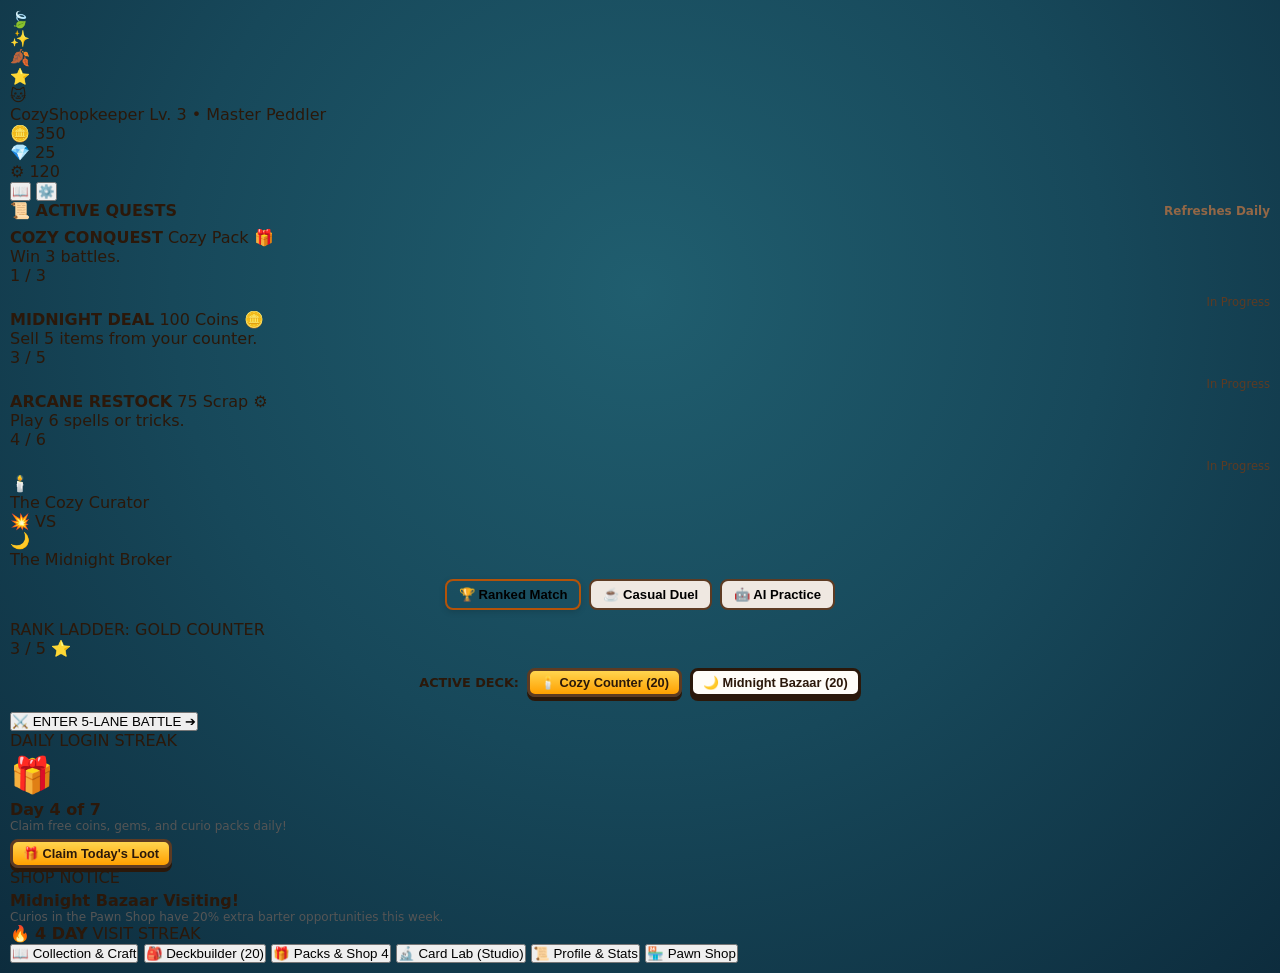
==== commit 2becf4bc: "Fix: Add asset cache-busting, no-cache meta tags, and bump LocalStorage save key to v2_5" ====
--- a/index.html
+++ b/index.html
@@ -3,8 +3,11 @@
 <head>
   <meta charset="UTF-8">
   <meta name="viewport" content="width=device-width, initial-scale=1.0">
+  <meta http-equiv="Cache-Control" content="no-cache, no-store, must-revalidate">
+  <meta http-equiv="Pragma" content="no-cache">
+  <meta http-equiv="Expires" content="0">
   <title>The Odd Little Shop — Cozy Fantasy Roguelite Battler</title>
-  <link rel="stylesheet" href="css/styles.css">
+  <link rel="stylesheet" href="css/styles.css?v=2.5.2">
 </head>
 <body>
   <!-- Master Application Viewport -->
@@ -12,7 +15,7 @@
     <!-- Populated dynamically by gameApp.js router -->
   </main>
 
-  <!-- ES Module Entrypoint -->
-  <script type="module" src="src/ui/gameApp.js"></script>
+  <!-- ES Module Entrypoint with Cache Busting -->
+  <script type="module" src="src/ui/gameApp.js?v=2.5.2"></script>
 </body>
 </html>
--- a/css/styles.css
+++ b/css/styles.css
@@ -1,9 +1,9 @@
-/* The Odd Little Shop — Professional Cozy Cartoon Storybook Theme (16:9) */
+/* The Odd Little Shop — Premium Visual, Animation & Game Feel Overhaul */
 :root {
-  --bg-gradient: linear-gradient(135deg, #0D2C3D 0%, #17485A 50%, #205E6F 100%);
+  --bg-gradient: radial-gradient(circle at 50% 30%, #205E6F 0%, #17485A 50%, #0D2C3D 100%);
   --panel-bg: #FFFDF8;
   --panel-card: #F9F5EA;
-  --wood-dark: #382415;
+  --wood-dark: #2B180A;
   --wood-med: #5D3B23;
   --wood-light: #936746;
   --comic-border: 3px solid #2B180A;
@@ -17,7 +17,7 @@
   --danger-red: #D32F2F;
   --radius-sm: 8px;
   --radius-md: 14px;
-  --radius-lg: 20px;
+  --radius-lg: 22px;
 }
 
 * {
@@ -41,13 +41,15 @@
   flex: 1;
   display: flex;
   flex-direction: column;
-  padding: 12px;
+  padding: 10px;
   max-width: 1400px;
   margin: 0 auto;
   width: 100%;
 }
 
-/* Common Cartoon Buttons */
+/* ==========================================================================
+   CARTOON BUTTONS & INTERACTION FEEDBACK
+   ========================================================================== */
 .btn {
   background: var(--panel-bg);
   color: var(--wood-dark);
@@ -56,644 +58,580 @@
   border-radius: var(--radius-sm);
   padding: 8px 16px;
   font-size: 0.95rem;
-  font-weight: 700;
+  font-weight: 800;
   cursor: pointer;
-  transition: all 0.15s ease;
+  transition: all 0.15s cubic-bezier(0.175, 0.885, 0.32, 1.275);
   display: inline-flex;
   align-items: center;
   gap: 6px;
 }
-
 .btn:hover {
   transform: translateY(-2px);
   box-shadow: 0 6px 0 #2B180A;
   background: #FFF;
 }
-
 .btn:active {
-  transform: translateY(2px);
-  box-shadow: 0 2px 0 #2B180A;
-}
-
+  transform: translateY(3px);
+  box-shadow: 0 1px 0 #2B180A;
+}
 .btn-primary {
   background: linear-gradient(180deg, #FFD54F, #FFA000);
   border-color: #5D3B23;
 }
-
 .btn-primary:hover {
   background: linear-gradient(180deg, #FFE082, #FFB300);
 }
-
 .btn-sm {
   padding: 4px 10px;
   font-size: 0.8rem;
 }
 
 /* ==========================================================================
-   16:9 STORYBOOK MAIN MENU STYLING
+   BATTLE ARENA: EXPANDED 2-COLUMN VIEWPORT (NO RIGHT-SIDE TEXT CHAT)
    ========================================================================== */
-.main-menu-container {
-  display: flex;
-  flex-direction: column;
-  justify-content: space-between;
-  height: calc(100vh - 24px);
+.battle-arena {
+  display: grid;
+  grid-template-columns: 260px 1fr;
+  gap: 16px;
+  height: calc(100vh - 30px);
   position: relative;
 }
 
-/* Ambient Particles */
-.particle-ambient {
-  position: absolute;
-  pointer-events: none;
-  font-size: 1.5rem;
-  opacity: 0.4;
-  animation: floatAmbient 6s ease-in-out infinite;
-}
-.p1 { top: 12%; left: 8%; animation-delay: 0s; }
-.p2 { top: 25%; right: 12%; animation-delay: 1.5s; }
-.p3 { bottom: 20%; left: 15%; animation-delay: 3s; }
-.p4 { bottom: 25%; right: 20%; animation-delay: 4.5s; }
-
-@keyframes floatAmbient {
-  0% { transform: translateY(0) rotate(0deg); }
-  50% { transform: translateY(-15px) rotate(10deg); }
-  100% { transform: translateY(0) rotate(0deg); }
-}
-
-/* Top HUD */
-.top-hud-bar {
-  display: flex;
-  justify-content: space-between;
-  align-items: center;
-  background: rgba(249, 245, 234, 0.95);
-  border: var(--comic-border);
-  border-radius: var(--radius-md);
-  padding: 8px 18px;
-  box-shadow: var(--comic-shadow);
-}
-
-.hud-profile-card {
-  display: flex;
-  align-items: center;
-  gap: 10px;
-}
-
-.profile-avatar {
-  background: #FFE082;
-  border: 2px solid #5D3B23;
-  border-radius: 50%;
-  width: 44px;
-  height: 44px;
-  display: flex;
-  align-items: center;
-  justify-content: center;
-  font-size: 1.6rem;
-}
-
-.profile-info {
-  display: flex;
-  flex-direction: column;
-}
-
-.profile-name {
-  font-weight: 800;
-  font-size: 1.05rem;
-  color: var(--wood-dark);
-}
-
-.profile-level {
-  font-size: 0.75rem;
-  font-weight: 600;
-  color: var(--wood-med);
-}
-
-.hud-currencies {
-  display: flex;
-  align-items: center;
-  gap: 12px;
-}
-
-.hud-stat-pill {
-  background: #FFF;
-  border: 2px solid #5D3B23;
-  border-radius: 20px;
-  padding: 4px 12px;
-  display: flex;
-  align-items: center;
-  gap: 6px;
-  font-weight: 800;
-  font-size: 0.95rem;
-}
-.hud-stat-pill.coins { color: #E65100; }
-.hud-stat-pill.gems { color: #1565C0; }
-.hud-stat-pill.scrap { color: #4E342E; }
-
-.btn-icon {
-  background: #FFF;
-  border: 2px solid #5D3B23;
-  border-radius: 50%;
-  width: 38px;
-  height: 38px;
-  display: flex;
-  align-items: center;
-  justify-content: center;
-  font-size: 1.1rem;
-  cursor: pointer;
-  box-shadow: 0 3px 0 #5D3B23;
-}
-.btn-icon:hover { transform: translateY(-2px); }
-
-/* Main Menu Body 3-Col Layout */
-.menu-main-content {
-  display: grid;
-  grid-template-columns: 280px 1fr 280px;
-  gap: 20px;
-  align-items: center;
-  margin: 16px 0;
-  flex: 1;
-}
-
-.menu-side-col {
-  display: flex;
-  flex-direction: column;
-  gap: 14px;
-}
-
-.col-title {
-  font-size: 0.9rem;
-  font-weight: 800;
-  color: #FFF;
-  text-shadow: 1px 2px 0 #000;
-  letter-spacing: 1px;
-}
-
-/* Mission Cards */
-.mission-card {
-  background: var(--panel-card);
-  border: var(--comic-border);
-  border-radius: var(--radius-sm);
-  padding: 10px 14px;
-  box-shadow: var(--comic-shadow);
-  display: flex;
-  flex-direction: column;
-  gap: 4px;
-  transition: transform 0.2s;
-}
-.mission-card:hover { transform: scale(1.02); }
-.mission-card.cozy-mission { border-left: 8px solid var(--cozy-green); }
-.mission-card.midnight-mission { border-left: 8px solid var(--midnight-violet); }
-
-.mission-header {
-  display: flex;
-  justify-content: space-between;
-  align-items: center;
-  font-size: 0.85rem;
-}
-.mission-reward-tag {
-  background: #FFF;
-  border: 1px solid #795548;
-  border-radius: 12px;
-  padding: 2px 8px;
-  font-size: 0.72rem;
-  font-weight: bold;
-}
-.mission-desc {
-  font-size: 0.75rem;
-  color: #555;
-}
-
-.mission-progress-bar {
-  background: #E0D7C6;
-  border: 1px solid #795548;
-  border-radius: 8px;
-  height: 14px;
-  position: relative;
-  overflow: hidden;
-  margin-top: 4px;
-}
-.mission-progress-fill {
-  background: linear-gradient(90deg, #81C784, #43A047);
-  height: 100%;
-}
-.progress-text {
-  position: absolute;
-  top: 0; left: 0; right: 0; bottom: 0;
-  display: flex;
-  align-items: center;
-  justify-content: center;
-  font-size: 0.68rem;
-  font-weight: bold;
-}
-
-/* Center Battle Hero & Rival Shopkeepers */
-.menu-center-col {
-  display: flex;
-  flex-direction: column;
-  align-items: center;
-  justify-content: center;
-  gap: 16px;
-}
-
-.rivals-stage {
-  display: flex;
-  align-items: center;
-  justify-content: center;
-  gap: 24px;
-}
-
-.rival-figure {
-  background: rgba(255, 255, 255, 0.9);
-  border: var(--comic-border);
-  border-radius: var(--radius-md);
-  padding: 12px 18px;
-  display: flex;
-  flex-direction: column;
-  align-items: center;
-  box-shadow: var(--comic-shadow);
-  transition: transform 0.2s;
-}
-.rival-figure:hover { transform: translateY(-4px); }
-.cozy-rival { border-color: var(--cozy-green-dark); }
-.midnight-rival { border-color: var(--midnight-violet); }
-
-.rival-portrait { font-size: 3.5rem; }
-.rival-tag { font-weight: 800; font-size: 0.85rem; margin-top: 4px; }
-
-.rival-clash-sparkle {
-  display: flex;
-  flex-direction: column;
-  align-items: center;
-}
-.sparkle-burst { font-size: 2.4rem; animation: pulseSparkle 1.2s infinite; }
-.vs-text { font-weight: 900; font-size: 1.4rem; color: #FFF; text-shadow: 2px 2px 0 #000; }
-
-@keyframes pulseSparkle {
-  0% { transform: scale(1); }
-  50% { transform: scale(1.15); }
-  100% { transform: scale(1); }
-}
-
-.battle-hero-panel {
-  background: linear-gradient(180deg, #FFF3E0, #FFE0B2);
-  border: 4px solid #5D3B23;
-  border-radius: var(--radius-lg);
-  padding: 24px 36px;
-  text-align: center;
-  box-shadow: 0 8px 0 #382415;
-  cursor: pointer;
-  transition: all 0.2s;
-  max-width: 480px;
-  width: 100%;
-}
-.battle-hero-panel:hover {
-  transform: translateY(-4px) scale(1.02);
-  box-shadow: 0 12px 0 #382415;
-}
-
-.battle-title-banner {
-  display: flex;
-  align-items: center;
-  justify-content: center;
-  gap: 10px;
-  font-weight: 900;
-  font-size: 1.3rem;
-  color: #3E2723;
-  margin-bottom: 8px;
-}
-
-.battle-rank-bar {
-  display: flex;
-  align-items: center;
-  justify-content: space-between;
-  font-size: 0.75rem;
-  font-weight: 800;
-  color: #5D4037;
-  margin: 10px 0;
-  gap: 8px;
-}
-.rank-meter {
-  flex: 1;
-  background: #D7CCC8;
-  height: 12px;
-  border-radius: 6px;
-  overflow: hidden;
-  border: 1px solid #795548;
-}
-.rank-meter-fill {
-  background: linear-gradient(90deg, #FFA726, #FB8C00);
-  height: 100%;
-}
-
-.btn-play-hero {
-  background: linear-gradient(180deg, #66BB6A, #43A047);
-  color: #FFF;
-  border: 3px solid #1B5E20;
-  border-radius: 30px;
-  font-weight: 900;
-  font-size: 1.25rem;
-  padding: 12px 32px;
-  box-shadow: 0 5px 0 #1B5E20;
-  cursor: pointer;
-  transition: all 0.15s;
-  animation: pulseHero 2s infinite;
-}
-.btn-play-hero:hover {
-  background: linear-gradient(180deg, #81C784, #4CAF50);
-}
-@keyframes pulseHero {
-  0% { transform: scale(1); }
-  50% { transform: scale(1.04); }
-  100% { transform: scale(1); }
-}
-
-/* Right Column Features */
-.side-feature-card {
-  background: var(--panel-card);
-  border: var(--comic-border);
-  border-radius: var(--radius-sm);
-  padding: 12px;
-  box-shadow: var(--comic-shadow);
-  position: relative;
-}
-.card-badge {
-  position: absolute;
-  top: -10px;
-  left: 10px;
-  background: #FFB300;
-  border: 1px solid #5D3B23;
-  border-radius: 8px;
-  font-size: 0.65rem;
-  font-weight: 800;
-  padding: 1px 6px;
-}
-.streak-tracker-pill {
-  background: #FFF;
-  border: var(--comic-border);
-  border-radius: 20px;
-  padding: 8px;
-  display: flex;
-  align-items: center;
-  justify-content: center;
-  gap: 8px;
-  font-size: 0.85rem;
-  box-shadow: var(--comic-shadow);
-}
-
-/* Bottom Nav Bar */
-.bottom-nav-bar {
-  display: flex;
-  justify-content: center;
-  gap: 16px;
-  background: rgba(249, 245, 234, 0.95);
-  border: var(--comic-border);
-  border-radius: var(--radius-md);
-  padding: 8px 24px;
-  box-shadow: var(--comic-shadow);
-}
-.nav-item {
-  background: transparent;
-  border: none;
-  cursor: pointer;
-  display: flex;
-  flex-direction: column;
-  align-items: center;
-  gap: 2px;
-  position: relative;
-  transition: transform 0.15s;
-  padding: 4px 12px;
-}
-.nav-item:hover:not(.disabled) {
-  transform: translateY(-4px);
-}
-.nav-item.disabled {
-  opacity: 0.5;
-  cursor: not-allowed;
-}
-.nav-icon { font-size: 1.5rem; }
-.nav-label { font-size: 0.8rem; font-weight: 800; color: var(--wood-dark); }
-.nav-bubble {
-  position: absolute;
-  top: -4px;
-  right: 6px;
-  background: #E53935;
-  color: white;
-  border-radius: 50%;
-  width: 18px;
-  height: 18px;
-  font-size: 0.7rem;
-  font-weight: bold;
-  display: flex;
-  align-items: center;
-  justify-content: center;
-}
-
-/* ==========================================================================
-   DECKBUILDER SCREEN
-   ========================================================================== */
-.deckbuilder-container {
-  display: grid;
-  grid-template-columns: 320px 1fr;
-  gap: 16px;
-  height: calc(100vh - 40px);
-}
-.deck-panel, .collection-browser-panel {
+/* Screen Shake Keyframes */
+.anim-screen-shake {
+  animation: screenShakeLight 0.3s ease-in-out;
+}
+.anim-screen-shake-heavy {
+  animation: screenShakeHeavy 0.4s ease-in-out;
+}
+@keyframes screenShakeLight {
+  0%, 100% { transform: translate(0, 0); }
+  20% { transform: translate(-3px, 2px); }
+  40% { transform: translate(3px, -2px); }
+  60% { transform: translate(-2px, 1px); }
+  80% { transform: translate(2px, -1px); }
+}
+@keyframes screenShakeHeavy {
+  0%, 100% { transform: translate(0, 0); }
+  20% { transform: translate(-7px, 5px) rotate(-0.5deg); }
+  40% { transform: translate(7px, -5px) rotate(0.5deg); }
+  60% { transform: translate(-5px, 3px); }
+  80% { transform: translate(5px, -3px); }
+}
+
+/* Left Sidebar: Shopkeeper, Selling Drawer & Abilities */
+.sidebar-panel {
   background: var(--panel-card);
   border: var(--comic-border);
   border-radius: var(--radius-md);
-  padding: 16px;
+  padding: 14px;
+  display: flex;
+  flex-direction: column;
+  gap: 10px;
   box-shadow: var(--comic-shadow);
-  display: flex;
-  flex-direction: column;
-  overflow: hidden;
-}
-.deck-header, .browser-header {
-  display: flex;
-  justify-content: space-between;
-  align-items: center;
-  border-bottom: 2px solid var(--wood-light);
-  padding-bottom: 8px;
-}
-.curve-chart {
-  background: #FFF;
-  border: 1px solid var(--wood-light);
-  border-radius: var(--radius-sm);
-  padding: 6px 10px;
-  margin: 10px 0;
-}
-.curve-bars {
-  display: flex;
-  justify-content: space-around;
-  align-items: flex-end;
-  height: 50px;
-  margin-top: 4px;
-}
-.curve-col {
-  display: flex;
-  flex-direction: column;
-  align-items: center;
-  width: 16%;
-}
-.curve-bar {
-  width: 18px;
-  background: #42A5F5;
-  border-radius: 3px 3px 0 0;
-  transition: height 0.2s;
-}
-.curve-label { font-size: 0.65rem; font-weight: bold; margin-top: 2px; }
-
-.rarity-badges {
-  display: flex;
-  gap: 4px;
-  flex-wrap: wrap;
-  margin-bottom: 8px;
-}
-.badge {
-  font-size: 0.68rem;
-  font-weight: bold;
-  padding: 2px 6px;
-  border-radius: 4px;
-  color: white;
-}
-.badge.common { background: #78909C; }
-.badge.uncommon { background: #43A047; }
-.badge.rare { background: #1E88E5; }
-.badge.epic { background: #8E24AA; }
-.badge.legendary { background: #FF8F00; }
-
-.deck-card-list {
-  flex: 1;
-  overflow-y: auto;
-  display: flex;
-  flex-direction: column;
-  gap: 4px;
-}
-.deck-card-row {
-  display: flex;
-  align-items: center;
-  gap: 6px;
-  background: #FFF;
-  border: 1px solid var(--wood-light);
-  border-radius: 4px;
-  padding: 4px 8px;
-  font-size: 0.8rem;
-}
-.row-cost {
-  background: #1E88E5;
-  color: white;
-  border-radius: 50%;
-  width: 18px;
-  height: 18px;
-  display: flex;
-  align-items: center;
-  justify-content: center;
-  font-size: 0.7rem;
-  font-weight: bold;
-}
-.row-emoji { font-size: 1.1rem; }
-.row-name { flex: 1; font-weight: bold; white-space: nowrap; overflow: hidden; text-overflow: ellipsis; }
-.row-count { font-weight: bold; color: var(--wood-med); }
-.btn-remove-card {
-  background: transparent;
-  border: none;
-  color: #D32F2F;
-  font-weight: bold;
-  cursor: pointer;
-}
-
-.browser-grid {
-  display: grid;
-  grid-template-columns: repeat(auto-fill, minmax(140px, 1fr));
-  gap: 10px;
-  overflow-y: auto;
-  flex: 1;
-  margin-top: 10px;
-  padding: 4px;
-}
-.collection-card {
+  z-index: 5;
+}
+.shopkeeper-card {
   background: #FFF;
   border: 2px solid var(--wood-light);
   border-radius: var(--radius-sm);
-  padding: 8px;
+  padding: 10px;
+  text-align: center;
+  position: relative;
+}
+.shopkeeper-portrait {
+  font-size: 3.2rem;
+  animation: portraitBreathing 4s ease-in-out infinite;
+}
+@keyframes portraitBreathing {
+  0%, 100% { transform: scale(1) translateY(0); }
+  50% { transform: scale(1.04) translateY(-3px); }
+}
+.shopkeeper-name { font-weight: 900; font-size: 1.15rem; }
+.shopkeeper-title { font-size: 0.78rem; color: var(--wood-med); font-weight: 600; }
+
+.meter-bar {
+  background: #E0D7C6;
+  border-radius: 10px;
+  height: 20px;
+  position: relative;
+  overflow: hidden;
+  border: 2px solid var(--wood-med);
+  margin-top: 4px;
+}
+.meter-fill-hp { background: linear-gradient(90deg, #E53935, #43A047); height: 100%; transition: width 0.35s ease; }
+.meter-fill-energy { background: linear-gradient(90deg, #1E88E5, #64B5F6); height: 100%; transition: width 0.35s ease; }
+.meter-fill-kassa { background: linear-gradient(90deg, #FFA000, #FFD54F); height: 100%; transition: width 0.35s ease; }
+.meter-label {
+  position: absolute;
+  top: 0; left: 0; right: 0; bottom: 0;
+  display: flex; align-items: center; justify-content: center;
+  font-size: 0.75rem; font-weight: 800; color: #1A0D08;
+}
+
+/* Interactive Sell Drawer */
+.sell-action-box {
+  background: linear-gradient(135deg, #FFF8E1, #FFECB3);
+  border: 2px solid #FFA000;
+  border-radius: var(--radius-sm);
+  padding: 8px 10px;
+  text-align: center;
+  animation: pulseSlot 1.5s infinite;
+}
+
+.abilities-list { display: flex; flex-direction: column; gap: 6px; }
+.ability-btn {
+  background: #FFF;
+  border: 2px solid var(--wood-light);
+  border-radius: var(--radius-sm);
+  padding: 6px 10px;
+  font-size: 0.82rem;
+  cursor: pointer;
+  text-align: left;
+  transition: all 0.15s;
+}
+.ability-btn:hover:not(:disabled) { background: #FFF9C4; border-color: var(--amber-gold); transform: translateY(-1px); }
+.ability-btn:disabled { opacity: 0.5; cursor: not-allowed; }
+.signature-btn {
+  border: 2px solid var(--amber-gold);
+  background: #FFFDE7;
+  animation: pulseSlot 2s infinite;
+}
+
+.piles-status {
+  display: flex;
+  justify-content: space-around;
+  background: #EDE6D6;
+  border: 1px solid var(--wood-light);
+  padding: 6px;
+  border-radius: var(--radius-sm);
+  font-size: 0.82rem;
+  font-weight: 800;
+}
+
+/* Center Battlefield (Dominant 5-Lane Stage) */
+.battlefield-container {
   display: flex;
   flex-direction: column;
   justify-content: space-between;
-  box-shadow: 0 3px 6px rgba(0,0,0,0.1);
-  height: 175px;
-}
-.collection-card.disabled { opacity: 0.5; }
-.search-box, .rarity-select {
-  padding: 4px 8px;
-  border: 1px solid var(--wood-light);
-  border-radius: 4px;
+  gap: 10px;
+  position: relative;
+}
+
+.enemy-area {
+  display: flex;
+  justify-content: space-between;
+  align-items: center;
+  background: rgba(244, 238, 220, 0.9);
+  border: var(--comic-border);
+  box-shadow: var(--comic-shadow);
+  padding: 8px 20px;
+  border-radius: var(--radius-sm);
+}
+
+.lanes-board {
+  background: #E8DFC8;
+  border: 5px solid var(--wood-med);
+  border-radius: var(--radius-lg);
+  box-shadow: inset 0 6px 16px rgba(0,0,0,0.25), 0 8px 0 #2B180A;
+  display: grid;
+  grid-template-rows: 1fr 38px 1fr;
+  padding: 14px;
+  flex: 1;
+  position: relative;
+}
+.lanes-row {
+  display: grid;
+  grid-template-columns: repeat(5, 1fr);
+  gap: 12px;
+}
+.lane-divider {
+  display: flex;
+  align-items: center;
+  justify-content: center;
+  font-weight: 900;
+  color: #795548;
+  letter-spacing: 3px;
   font-size: 0.85rem;
+  border-top: 3px dashed #B8A88A;
+  border-bottom: 3px dashed #B8A88A;
+}
+
+.lane-slot {
+  background: rgba(255, 255, 255, 0.55);
+  border: 3px dashed #B8A88A;
+  border-radius: var(--radius-sm);
+  min-height: 125px;
+  display: flex;
+  flex-direction: column;
+  align-items: center;
+  justify-content: center;
+  position: relative;
+  cursor: pointer;
+  transition: all 0.2s cubic-bezier(0.175, 0.885, 0.32, 1.275);
+}
+.lane-slot.selectable {
+  border-color: #2E7D32;
+  background: rgba(129, 199, 132, 0.35);
+  animation: pulseSlot 1.2s infinite;
+}
+.lane-slot.selected-lane {
+  border-color: #FF8F00;
+  background: rgba(255, 224, 130, 0.5);
+  box-shadow: 0 0 14px rgba(255, 143, 0, 0.6);
+}
+.lane-slot.locked {
+  background: rgba(198, 40, 40, 0.25);
+  border-color: var(--danger-red);
+  cursor: not-allowed;
+}
+.lane-badge {
+  position: absolute;
+  top: 4px;
+  left: 6px;
+  font-size: 0.68rem;
+  font-weight: 800;
+  color: #8D6E63;
 }
 
 /* ==========================================================================
-   PACK OPENING SCREEN
+   LIVING UNIT IDLE & COMBAT ANIMATIONS
+   ========================================================================== */
+.card-unit {
+  background: #FFFDF9;
+  border: 3px solid var(--wood-light);
+  border-radius: var(--radius-sm);
+  width: 100%;
+  height: 100%;
+  padding: 6px;
+  display: flex;
+  flex-direction: column;
+  justify-content: space-between;
+  box-shadow: 0 4px 8px rgba(0,0,0,0.18);
+  position: relative;
+  transition: transform 0.2s ease, box-shadow 0.2s ease;
+  animation: unitBreathing 3s ease-in-out infinite;
+}
+@keyframes unitBreathing {
+  0%, 100% { transform: translateY(0); }
+  50% { transform: translateY(-2px); }
+}
+
+.card-unit.swift {
+  border-color: #0288D1;
+  box-shadow: 0 0 10px rgba(2, 136, 209, 0.6);
+}
+.card-unit.taunt {
+  border-color: #E65100;
+  box-shadow: 0 0 10px rgba(230, 81, 0, 0.6);
+}
+
+.unit-emoji-container {
+  text-align: center;
+  font-size: 2.4rem;
+  margin: 2px 0;
+  transition: transform 0.2s;
+}
+
+/* Category-Specific Idle Keyframes */
+.idle-candle { animation: candleFlicker 1.8s ease-in-out infinite; }
+@keyframes candleFlicker {
+  0%, 100% { transform: scale(1) rotate(0deg); }
+  25% { transform: scale(1.05) rotate(2deg); }
+  75% { transform: scale(0.97) rotate(-2deg); }
+}
+.idle-wobble { animation: furnitureWobble 4s ease-in-out infinite; }
+@keyframes furnitureWobble {
+  0%, 100% { transform: rotate(0deg); }
+  50% { transform: rotate(1.5deg); }
+}
+
+/* Procedural Combat Animations */
+.anim-lunge-up {
+  animation: lungeUp 0.26s cubic-bezier(0.175, 0.885, 0.32, 1.275);
+}
+@keyframes lungeUp {
+  0% { transform: translateY(0); }
+  50% { transform: translateY(-40px) scale(1.12); }
+  100% { transform: translateY(0); }
+}
+
+.anim-lunge-down {
+  animation: lungeDown 0.26s cubic-bezier(0.175, 0.885, 0.32, 1.275);
+}
+@keyframes lungeDown {
+  0% { transform: translateY(0); }
+  50% { transform: translateY(40px) scale(1.12); }
+  100% { transform: translateY(0); }
+}
+
+.anim-swift-sweep {
+  animation: swiftSweep 0.22s ease-in-out;
+}
+@keyframes swiftSweep {
+  0% { transform: rotate(0deg); }
+  40% { transform: rotate(-25deg) scale(1.2); }
+  80% { transform: rotate(20deg) scale(1.1); }
+  100% { transform: rotate(0deg); }
+}
+
+.anim-hit-squash {
+  animation: hitSquash 0.3s ease-out;
+}
+@keyframes hitSquash {
+  0% { transform: scale(1); filter: brightness(1.8) contrast(1.5); }
+  35% { transform: scale(0.85, 1.15); filter: sepia(1) hue-rotate(-50deg) saturate(3); }
+  70% { transform: scale(1.08, 0.92); }
+  100% { transform: scale(1); filter: none; }
+}
+
+.anim-death-crumble {
+  animation: deathCrumble 0.35s forwards ease-in;
+}
+@keyframes deathCrumble {
+  0% { transform: scale(1) rotate(0deg); opacity: 1; }
+  50% { transform: scale(1.1) rotate(15deg); filter: grayscale(0.8); }
+  100% { transform: scale(0.2) rotate(-30deg) translateY(40px); opacity: 0; }
+}
+
+.anim-summon-land {
+  animation: summonLand 0.35s cubic-bezier(0.175, 0.885, 0.32, 1.275);
+}
+@keyframes summonLand {
+  0% { transform: translateY(-60px) scale(0.5); opacity: 0; }
+  70% { transform: translateY(4px) scale(1.15, 0.85); opacity: 1; }
+  100% { transform: translateY(0) scale(1); }
+}
+
+/* Magic Projectile Flying */
+.magic-projectile {
+  position: fixed;
+  font-size: 2rem;
+  z-index: 1000;
+  pointer-events: none;
+  filter: drop-shadow(0 0 10px #FFD54F);
+}
+
+/* Floating Combat Text */
+.floating-combat-text {
+  position: fixed;
+  transform: translate(-50%, -50%);
+  font-weight: 900;
+  font-size: 1.6rem;
+  pointer-events: none;
+  z-index: 1100;
+  animation: floatTextBounce 0.85s forwards ease-out;
+  text-shadow: 2px 2px 0 #000, -2px -2px 0 #000, 2px -2px 0 #000, -2px 2px 0 #000;
+}
+.float-damage { color: #FF3D00; }
+.float-heal { color: #00E676; }
+.float-sell { color: #FFD600; font-size: 1.8rem; }
+.float-buff { color: #FFD54F; }
+@keyframes floatTextBounce {
+  0% { transform: translate(-50%, -50%) scale(0.6); opacity: 0; }
+  25% { transform: translate(-50%, -85px) scale(1.3); opacity: 1; }
+  75% { transform: translate(-50%, -115px) scale(1); opacity: 1; }
+  100% { transform: translate(-50%, -145px) scale(0.8); opacity: 0; }
+}
+
+/* ==========================================================================
+   ARCHED FANNED-OUT HAND LAYOUT
+   ========================================================================== */
+.player-controls {
+  display: flex;
+  flex-direction: column;
+  gap: 8px;
+}
+.action-bar {
+  display: flex;
+  justify-content: space-between;
+  align-items: center;
+  background: var(--panel-card);
+  border: var(--comic-border);
+  box-shadow: var(--comic-shadow);
+  border-radius: var(--radius-sm);
+  padding: 6px 16px;
+}
+.btn-open-shop {
+  background: radial-gradient(circle, #FFE082, #FFA000);
+  border: 3px solid #5D3B23;
+  color: #3E2723;
+  font-size: 1.15rem;
+  font-weight: 900;
+  padding: 8px 26px;
+  border-radius: 25px;
+  box-shadow: 0 5px 0 #5D3B23;
+  cursor: pointer;
+  transition: all 0.15s;
+}
+.btn-open-shop:hover { transform: scale(1.05); }
+
+/* Fanned Arched Hand */
+.hand-container {
+  display: flex;
+  justify-content: center;
+  align-items: flex-end;
+  height: 165px;
+  padding: 0 20px;
+  position: relative;
+}
+.hand-card {
+  width: 110px;
+  height: 155px;
+  background: #FFFDF8;
+  border: 3px solid var(--wood-light);
+  border-radius: var(--radius-sm);
+  padding: 6px;
+  display: flex;
+  flex-direction: column;
+  justify-content: space-between;
+  cursor: pointer;
+  margin: 0 -12px;
+  position: relative;
+  box-shadow: 0 8px 16px rgba(0,0,0,0.3);
+  transition: transform 0.22s cubic-bezier(0.175, 0.885, 0.32, 1.275), box-shadow 0.22s ease;
+  transform-origin: bottom center;
+}
+.hand-card:hover {
+  transform: translateY(-28px) scale(1.18) rotate(0deg) !important;
+  border-color: var(--amber-gold);
+  box-shadow: 0 16px 28px rgba(0,0,0,0.4);
+  z-index: 100 !important;
+}
+.hand-card.selected {
+  border-color: #2E7D32;
+  box-shadow: 0 0 16px rgba(46, 125, 50, 0.8);
+  transform: translateY(-36px) scale(1.2) rotate(0deg) !important;
+  z-index: 110 !important;
+}
+.hand-card.playable {
+  box-shadow: 0 0 10px rgba(255, 179, 0, 0.6);
+  border-color: #FFA000;
+}
+.hand-card.unplayable {
+  opacity: 0.55;
+}
+
+/* ==========================================================================
+   PREMIUM CARD FRAMES PER FACTION & RARITY
+   ========================================================================== */
+.card-unit, .hand-card, .collection-card {
+  border-width: 3px;
+}
+/* Faction A: The Cozy Counter (Carved Oak & Gold Leaf) */
+.faction-cozy {
+  background: radial-gradient(circle at 50% 30%, #FFFDF9 60%, #F5EBD7 100%);
+  border-color: #8D5A36;
+}
+/* Faction B: The Midnight Bazaar (Obsidian Velvet & Brass) */
+.faction-midnight {
+  background: radial-gradient(circle at 50% 30%, #2A1F3D 60%, #171124 100%);
+  border-color: #B388FF;
+  color: #FFF8E7;
+}
+.faction-midnight .card-desc { color: #D1C4E9; }
+
+/* Rarity Jewels */
+.rarity-jewel {
+  width: 10px;
+  height: 10px;
+  border-radius: 50%;
+  display: inline-block;
+  border: 1px solid #000;
+}
+.jewel-common { background: #B0BEC5; }
+.jewel-uncommon { background: #43A047; box-shadow: 0 0 4px #43A047; }
+.jewel-rare { background: #1E88E5; box-shadow: 0 0 6px #1E88E5; }
+.jewel-epic { background: #8E24AA; box-shadow: 0 0 8px #8E24AA; }
+.jewel-legendary { background: #FF8F00; box-shadow: 0 0 10px #FFA000; }
+
+.card-cost-gem {
+  background: linear-gradient(135deg, #42A5F5, #1565C0);
+  color: white;
+  border: 2px solid #0D47A1;
+  border-radius: 50%;
+  width: 22px;
+  height: 22px;
+  display: flex;
+  align-items: center;
+  justify-content: center;
+  font-size: 0.75rem;
+  font-weight: 900;
+}
+.stat-badge-atk {
+  background: linear-gradient(135deg, #EF5350, #C62828);
+  color: white;
+  border: 2px solid #5C0000;
+  border-radius: 50%;
+  width: 24px;
+  height: 24px;
+  display: flex;
+  align-items: center;
+  justify-content: center;
+  font-size: 0.78rem;
+  font-weight: 900;
+}
+.stat-badge-hp {
+  background: linear-gradient(135deg, #66BB6A, #2E7D32);
+  color: white;
+  border: 2px solid #003300;
+  border-radius: 50%;
+  width: 24px;
+  height: 24px;
+  display: flex;
+  align-items: center;
+  justify-content: center;
+  font-size: 0.78rem;
+  font-weight: 900;
+}
+
+/* ==========================================================================
+   3D PACK OPENING SCREEN & CEREMONY
    ========================================================================== */
 .pack-screen-container, .pack-reveal-container {
   background: var(--panel-card);
   border: var(--comic-border);
+  box-shadow: var(--comic-shadow);
   border-radius: var(--radius-md);
   padding: 24px;
-  box-shadow: var(--comic-shadow);
   height: calc(100vh - 40px);
   display: flex;
   flex-direction: column;
-}
-.pack-screen-header {
-  display: flex;
-  justify-content: space-between;
-  align-items: center;
-  border-bottom: 2px solid var(--wood-light);
-  padding-bottom: 12px;
-}
-.hud-pill {
-  background: #FFF;
-  border: 1px solid var(--wood-light);
-  border-radius: 14px;
-  padding: 4px 10px;
-  font-weight: bold;
-  font-size: 0.85rem;
 }
 .pack-grid {
   display: grid;
   grid-template-columns: repeat(3, 1fr);
-  gap: 20px;
+  gap: 24px;
   margin-top: 30px;
 }
 .pack-card {
   background: #FFF;
   border: var(--comic-border);
+  box-shadow: var(--comic-shadow);
   border-radius: var(--radius-md);
-  padding: 20px;
+  padding: 22px;
   text-align: center;
-  box-shadow: var(--comic-shadow);
   display: flex;
   flex-direction: column;
   align-items: center;
   justify-content: space-between;
-  height: 320px;
-}
-.pack-art { font-size: 4rem; margin: 10px 0; }
-.pack-count-badge {
-  background: #FFF9C4;
-  border: 1px solid #FBC02D;
-  border-radius: 12px;
-  padding: 4px 12px;
-  font-size: 0.85rem;
-  margin-top: 8px;
-}
-
-/* 3D Pack Reveal Flipping Cards */
+  height: 330px;
+  transition: transform 0.2s;
+}
+.pack-card:hover { transform: translateY(-4px); }
+.pack-art { font-size: 4.5rem; margin: 10px 0; }
+
+/* 3D Arc Card Flipping */
 .reveal-cards-row {
   display: flex;
   justify-content: center;
+  align-items: center;
   gap: 16px;
-  margin-top: 20px;
+  margin-top: 24px;
 }
 .reveal-card-slot {
-  width: 140px;
-  height: 200px;
+  width: 145px;
+  height: 210px;
   perspective: 1000px;
   cursor: pointer;
 }
@@ -713,12 +651,12 @@
   height: 100%;
   backface-visibility: hidden;
   border-radius: var(--radius-sm);
-  border: 2px solid var(--wood-med);
-  padding: 8px;
+  border: 3px solid var(--wood-med);
+  padding: 10px;
   display: flex;
   flex-direction: column;
   justify-content: space-between;
-  box-shadow: 0 6px 12px rgba(0,0,0,0.2);
+  box-shadow: 0 8px 18px rgba(0,0,0,0.25);
 }
 .card-back {
   background: radial-gradient(circle, #3E2723, #1A0D08);
@@ -731,326 +669,802 @@
   background: #FFFDF9;
   transform: rotateY(180deg);
 }
-.scrap-banner {
-  background: #4E342E;
-  color: #FFD54F;
-  font-size: 0.65rem;
-  font-weight: bold;
-  text-align: center;
-  border-radius: 4px;
-  padding: 2px;
-}
-.new-banner {
-  background: #2E7D32;
-  color: #FFF;
-  font-size: 0.65rem;
-  font-weight: bold;
-  text-align: center;
-  border-radius: 4px;
-  padding: 2px;
-}
-.owned-banner {
-  background: #ECEFF1;
-  color: #546E7A;
-  font-size: 0.65rem;
-  font-weight: bold;
-  text-align: center;
-  border-radius: 4px;
-  padding: 2px;
-}
-
-/* ==========================================================================
-   PAWN SHOP MODAL
-   ========================================================================== */
-.pawn-speech-bubble {
-  background: #FFF9C4;
-  border: 2px solid #FBC02D;
-  border-radius: 14px;
-  padding: 10px 16px;
-  font-style: italic;
-  font-size: 0.9rem;
-  margin: 10px 0;
-  position: relative;
-}
-.pawn-offer-box {
-  background: #FFF;
-  border: 2px dashed #8D6E63;
-  border-radius: var(--radius-sm);
-  padding: 12px;
-  margin: 12px 0;
-}
-
-/* ==========================================================================
-   BATTLE ARENA & SELLING DRAWER
-   ========================================================================== */
-.battle-arena {
-  display: grid;
-  grid-template-columns: 240px 1fr 280px;
-  gap: 16px;
-  height: calc(100vh - 40px);
-}
-.sidebar-panel {
-  background: var(--panel-card);
-  border: var(--comic-border);
-  border-radius: var(--radius-md);
-  padding: 14px;
-  display: flex;
-  flex-direction: column;
-  gap: 12px;
-  box-shadow: var(--comic-shadow);
-}
-.shopkeeper-card {
-  background: #FFF;
-  border: 2px solid var(--wood-light);
-  border-radius: var(--radius-sm);
-  padding: 10px;
-  text-align: center;
-}
-.shopkeeper-portrait { font-size: 2.8rem; }
-.shopkeeper-name { font-weight: 800; font-size: 1.1rem; }
-.shopkeeper-title { font-size: 0.75rem; color: var(--wood-med); }
-
-.meter-bar {
-  background: #E0D7C6;
-  border-radius: 10px;
-  height: 18px;
-  position: relative;
-  overflow: hidden;
-  border: 1px solid var(--wood-light);
-}
-.meter-fill-hp { background: linear-gradient(90deg, #E53935, #43A047); height: 100%; transition: width 0.3s; }
-.meter-fill-energy { background: linear-gradient(90deg, #1E88E5, #64B5F6); height: 100%; transition: width 0.3s; }
-.meter-fill-kassa { background: linear-gradient(90deg, #FFA000, #FFD54F); height: 100%; transition: width 0.3s; }
-.meter-label {
+
+.new-card-stamp {
   position: absolute;
-  top: 0; left: 0; right: 0; bottom: 0;
-  display: flex; align-items: center; justify-content: center;
-  font-size: 0.72rem; font-weight: bold;
-}
-
-.sell-action-box {
-  background: #FFF8E1;
-  border: 2px solid #FFB300;
-  border-radius: var(--radius-sm);
-  padding: 8px;
-  text-align: center;
-  animation: pulseSlot 1.5s infinite;
-}
-
-.abilities-list { display: flex; flex-direction: column; gap: 6px; }
-.ability-btn {
-  background: #FFF;
-  border: 1px solid var(--wood-light);
-  border-radius: var(--radius-sm);
-  padding: 6px 8px;
-  font-size: 0.8rem;
-  cursor: pointer;
-  text-align: left;
-}
-.ability-btn:hover:not(:disabled) { background: #FFF9C4; border-color: var(--amber-gold); }
-.ability-btn:disabled { opacity: 0.5; cursor: not-allowed; }
-.signature-btn { border: 2px solid var(--amber-gold); background: #FFFDE7; }
-
-.piles-status {
-  display: flex;
-  justify-content: space-around;
-  background: #EDE6D6;
-  padding: 6px;
-  border-radius: var(--radius-sm);
-  font-size: 0.8rem;
-  font-weight: bold;
-}
-
-.battlefield-container {
-  display: flex;
-  flex-direction: column;
-  justify-content: space-between;
-  gap: 10px;
-}
-.enemy-area {
-  display: flex;
-  justify-content: space-between;
-  align-items: center;
-  background: rgba(244, 238, 220, 0.75);
-  border: var(--comic-border);
-  padding: 8px 16px;
-  border-radius: var(--radius-sm);
-}
-
-.lanes-board {
-  background: #E8DFC8;
-  border: 4px solid var(--wood-med);
-  border-radius: var(--radius-md);
-  box-shadow: inset 0 4px 12px rgba(0,0,0,0.2);
-  display: grid;
-  grid-template-rows: 1fr 34px 1fr;
-  padding: 10px;
-  flex: 1;
-}
-.lanes-row { display: grid; grid-template-columns: repeat(5, 1fr); gap: 8px; }
-.lane-divider {
+  top: -8px;
+  right: -8px;
+  background: #FFD600;
+  color: #3E2723;
+  border: 2px solid #5D3B23;
+  border-radius: 50%;
+  width: 36px;
+  height: 36px;
   display: flex;
   align-items: center;
   justify-content: center;
-  font-weight: 800;
-  color: var(--wood-light);
-  letter-spacing: 2px;
-  font-size: 0.8rem;
-  border-top: 2px dashed #C8BC9D;
-  border-bottom: 2px dashed #C8BC9D;
-}
-.lane-slot {
-  background: rgba(255, 255, 255, 0.45);
-  border: 2px dashed #B8A88A;
-  border-radius: var(--radius-sm);
-  min-height: 110px;
-  display: flex;
-  flex-direction: column;
-  align-items: center;
-  justify-content: center;
-  position: relative;
-  cursor: pointer;
-  transition: all 0.2s;
-}
-.lane-slot.selectable { border-color: #2E7D32; background: rgba(129, 199, 132, 0.3); animation: pulseSlot 1.2s infinite; }
-.lane-slot.selected-lane { border-color: #FF8F00; background: rgba(255, 224, 130, 0.4); }
-.lane-slot.locked { background: rgba(198, 40, 40, 0.2); border-color: var(--danger-red); cursor: not-allowed; }
-.lane-badge {
-  position: absolute;
-  top: 3px;
-  left: 5px;
-  font-size: 0.65rem;
-  font-weight: bold;
-  color: #8D6E63;
-}
-
-.card-unit {
-  background: #FFFDF9;
-  border: 2px solid var(--wood-light);
-  border-radius: var(--radius-sm);
-  width: 100%;
-  height: 100%;
-  padding: 5px;
-  display: flex;
-  flex-direction: column;
-  justify-content: space-between;
-  box-shadow: 0 4px 6px rgba(0,0,0,0.12);
-}
-.card-unit.swift { border-color: #0288D1; box-shadow: 0 0 8px rgba(2, 136, 209, 0.5); }
-.card-unit.taunt { border-color: #E65100; box-shadow: 0 0 8px rgba(230, 81, 0, 0.5); }
-.card-header { display: flex; justify-content: space-between; align-items: center; font-size: 0.75rem; font-weight: bold; }
-.card-cost {
-  background: #1E88E5;
-  color: white;
-  border-radius: 50%;
-  width: 18px;
-  height: 18px;
-  display: flex;
-  align-items: center;
-  justify-content: center;
-  font-size: 0.7rem;
-}
-.card-emoji { font-size: 2rem; text-align: center; }
-.card-name { font-size: 0.75rem; font-weight: bold; text-align: center; white-space: nowrap; overflow: hidden; text-overflow: ellipsis; }
-.card-stats { display: flex; justify-content: space-between; font-weight: bold; font-size: 0.85rem; padding: 0 4px; }
-.stat-atk { color: #D32F2F; }
-.stat-hp { color: #388E3C; }
-
-/* Hand & Action Bell */
-.player-controls { display: flex; flex-direction: column; gap: 8px; }
-.action-bar {
-  display: flex;
-  justify-content: space-between;
-  align-items: center;
-  background: var(--panel-card);
-  border: var(--comic-border);
-  border-radius: var(--radius-sm);
-  padding: 6px 14px;
-}
-.btn-open-shop {
-  background: radial-gradient(circle, #FFE082, #FFA000);
-  border: 3px solid #5D3B23;
-  color: #3E2723;
-  font-size: 1.1rem;
   font-weight: 900;
-  padding: 8px 22px;
-  border-radius: 25px;
-  box-shadow: 0 4px 0 #5D3B23;
-  cursor: pointer;
-  transition: all 0.15s;
-}
-.btn-open-shop:hover { transform: scale(1.05); }
-
-.hand-container {
-  display: flex;
-  gap: 10px;
-  overflow-x: auto;
-  padding: 6px;
-  min-height: 145px;
-  align-items: center;
-  background: rgba(244, 238, 220, 0.6);
-  border: var(--comic-border);
-  border-radius: var(--radius-md);
-}
-.hand-card {
-  width: 100px;
-  height: 135px;
-  flex-shrink: 0;
-  background: #FFFDF8;
-  border: 2px solid var(--wood-light);
-  border-radius: var(--radius-sm);
-  padding: 6px;
-  display: flex;
-  flex-direction: column;
-  justify-content: space-between;
-  cursor: pointer;
-  transition: all 0.2s cubic-bezier(0.175, 0.885, 0.32, 1.275);
-  box-shadow: 0 4px 8px rgba(0,0,0,0.15);
-}
-.hand-card:hover { transform: translateY(-10px) scale(1.05); border-color: var(--amber-gold); z-index: 10; }
-.hand-card.selected { border-color: #2E7D32; box-shadow: 0 0 12px rgba(46, 125, 50, 0.6); transform: translateY(-14px); }
-.card-desc { font-size: 0.65rem; color: #424242; line-height: 1.1; text-align: center; }
-
-/* Log Panel */
-.event-log-box {
-  background: #FFFDF9;
-  border: 1px solid #D7CCC8;
-  border-radius: var(--radius-sm);
-  padding: 8px;
-  flex: 1;
-  overflow-y: auto;
-  font-family: monospace;
-  font-size: 0.78rem;
-  line-height: 1.35;
-  display: flex;
-  flex-direction: column-reverse;
-}
-.log-entry { margin-bottom: 3px; border-bottom: 1px solid #F0EAE1; padding-bottom: 2px; }
-
-/* Modals */
+  font-size: 0.75rem;
+  box-shadow: 0 4px 6px rgba(0,0,0,0.3);
+  animation: stampBounce 0.4s cubic-bezier(0.175, 0.885, 0.32, 1.275);
+}
+@keyframes stampBounce {
+  0% { transform: scale(2) rotate(30deg); opacity: 0; }
+  100% { transform: scale(1) rotate(-10deg); opacity: 1; }
+}
+
+/* Modals & Screens */
 .modal-overlay {
   position: fixed;
   top: 0; left: 0; right: 0; bottom: 0;
-  background: rgba(15, 25, 35, 0.75);
+  background: rgba(15, 25, 35, 0.8);
   display: flex;
   align-items: center;
   justify-content: center;
-  z-index: 100;
+  z-index: 1000;
 }
 .modal-content {
   background: var(--panel-card);
   border: 4px solid var(--wood-med);
   border-radius: var(--radius-md);
-  padding: 20px;
+  padding: 24px;
   max-width: 850px;
   width: 90%;
   max-height: 85vh;
   overflow-y: auto;
-  box-shadow: 0 12px 30px rgba(0,0,0,0.4);
-}
-.collection-grid {
+  box-shadow: 0 14px 35px rgba(0,0,0,0.5);
+}
+
+/* ==========================================================================
+   CARD LAB / CREATIVE STUDIO STYLING
+   ========================================================================== */
+.card-lab-container {
+  display: flex;
+  flex-direction: column;
+  height: calc(100vh - 40px);
+  background: var(--panel-card);
+  border: var(--comic-border);
+  box-shadow: var(--comic-shadow);
+  border-radius: var(--radius-md);
+  padding: 16px 20px;
+  overflow: hidden;
+}
+
+.lab-header {
+  display: flex;
+  justify-content: space-between;
+  align-items: center;
+  border-bottom: 3px solid var(--wood-med);
+  padding-bottom: 12px;
+  margin-bottom: 12px;
+}
+.lab-header-left {
+  display: flex;
+  align-items: center;
+  gap: 14px;
+}
+.lab-title {
+  font-size: 1.4rem;
+  font-weight: 900;
+  color: var(--wood-dark);
+}
+.lab-header-actions {
+  display: flex;
+  gap: 8px;
+}
+
+.lab-workspace {
   display: grid;
-  grid-template-columns: repeat(auto-fill, minmax(130px, 1fr));
+  grid-template-columns: 360px 1fr 300px;
+  gap: 16px;
+  flex: 1;
+  min-height: 0;
+}
+
+.lab-panel {
+  background: rgba(255, 255, 255, 0.7);
+  border: 2px solid var(--wood-med);
+  border-radius: var(--radius-md);
+  padding: 14px;
+  display: flex;
+  flex-direction: column;
+  overflow-y: auto;
+}
+
+.panel-section-title {
+  font-size: 0.85rem;
+  font-weight: 900;
+  color: var(--wood-med);
+  letter-spacing: 0.05em;
+  margin-bottom: 10px;
+  border-bottom: 1px solid rgba(0,0,0,0.08);
+  padding-bottom: 4px;
+}
+
+.lab-field-group {
+  margin-bottom: 10px;
+}
+.lab-label {
+  display: block;
+  font-size: 0.75rem;
+  font-weight: 800;
+  color: var(--wood-dark);
+  margin-bottom: 4px;
+}
+.lab-input, .lab-select, .lab-textarea {
+  width: 100%;
+  padding: 6px 10px;
+  border: 2px solid var(--wood-med);
+  border-radius: var(--radius-sm);
+  font-family: inherit;
+  font-size: 0.85rem;
+  background: #FFFDF9;
+  box-sizing: border-box;
+}
+.lab-input:focus, .lab-select:focus, .lab-textarea:focus {
+  outline: none;
+  border-color: var(--cozy-gold);
+  box-shadow: 0 0 0 2px rgba(245, 158, 11, 0.25);
+}
+.lab-row-2 {
+  display: grid;
+  grid-template-columns: 1fr 1fr;
+  gap: 8px;
+}
+
+/* Stat Dials */
+.lab-stats-grid {
+  display: grid;
+  grid-template-columns: repeat(3, 1fr);
+  gap: 8px;
+  margin-bottom: 10px;
+}
+.stat-dial {
+  background: #F5EFEB;
+  border: 2px solid var(--wood-med);
+  border-radius: var(--radius-sm);
+  padding: 6px;
+  text-align: center;
+}
+.stat-dial-label {
+  display: block;
+  font-size: 0.65rem;
+  font-weight: 900;
+  color: var(--wood-med);
+}
+.dial-controls {
+  display: flex;
+  align-items: center;
+  justify-content: center;
+  gap: 6px;
+  margin-top: 4px;
+}
+.btn-dial {
+  background: var(--wood-med);
+  color: white;
+  border: none;
+  border-radius: 4px;
+  width: 20px;
+  height: 20px;
+  cursor: pointer;
+  font-weight: bold;
+}
+.dial-val {
+  font-size: 1.1rem;
+  font-weight: 900;
+  min-width: 22px;
+}
+
+/* Keywords Chips */
+.keyword-chips-container {
+  display: flex;
+  flex-wrap: wrap;
+  gap: 5px;
+}
+.keyword-chip {
+  background: #EFE8E1;
+  border: 1.5px solid var(--wood-med);
+  border-radius: 12px;
+  padding: 3px 8px;
+  font-size: 0.72rem;
+  font-weight: 700;
+  cursor: pointer;
+  transition: all 0.15s;
+}
+.keyword-chip.active {
+  background: var(--cozy-gold);
+  color: #3E2723;
+  border-color: #B45309;
+  box-shadow: 0 2px 4px rgba(0,0,0,0.15);
+}
+
+/* Guided Effect Constructor */
+.guided-effect-box {
+  background: #FAF5EE;
+  border: 1.5px dashed var(--wood-med);
+  border-radius: var(--radius-sm);
+  padding: 8px;
+  margin-bottom: 10px;
+}
+
+/* WYSIWYG Live Preview Card */
+.lab-preview-stage {
+  align-items: center;
+  justify-content: center;
+  background: radial-gradient(circle, #FAF7F2 40%, #EDE4D8 100%);
+}
+.preview-card-wrapper {
+  perspective: 800px;
+  padding: 10px;
+}
+.preview-curio-card {
+  width: 220px;
+  height: 320px;
+  background: #FFFDF9;
+  border: 4px solid #8D6E63;
+  border-radius: 14px;
+  box-shadow: 0 12px 28px rgba(0,0,0,0.35);
+  position: relative;
+  display: flex;
+  flex-direction: column;
+  padding: 10px;
+  box-sizing: border-box;
+  transition: transform 0.2s ease;
+}
+.preview-curio-card:hover {
+  transform: translateY(-6px) scale(1.02);
+}
+.preview-curio-card.faction-cozy_counter {
+  border-color: #A26838;
+  background: linear-gradient(180deg, #FFFDF8 0%, #F5E9D6 100%);
+}
+.preview-curio-card.faction-midnight_bazaar {
+  border-color: #581C87;
+  background: linear-gradient(180deg, #FDF4FF 0%, #E9D5FF 100%);
+}
+.preview-curio-card.rarity-legendary {
+  box-shadow: 0 0 18px rgba(245, 158, 11, 0.6), 0 12px 28px rgba(0,0,0,0.4);
+}
+
+.preview-mana-gem {
+  position: absolute;
+  top: -10px;
+  left: -10px;
+  width: 38px;
+  height: 38px;
+  background: radial-gradient(circle, #60A5FA, #1E40AF);
+  color: white;
+  border: 2.5px solid #FFFFFF;
+  border-radius: 50%;
+  display: flex;
+  align-items: center;
+  justify-content: center;
+  font-weight: 900;
+  font-size: 1.15rem;
+  box-shadow: 0 4px 8px rgba(0,0,0,0.3);
+  z-index: 5;
+}
+.preview-rarity-gem {
+  position: absolute;
+  top: 6px;
+  right: 8px;
+  font-size: 1.1rem;
+}
+.preview-name-banner {
+  text-align: center;
+  font-weight: 900;
+  font-size: 0.95rem;
+  margin-top: 4px;
+  padding: 0 18px;
+  white-space: nowrap;
+  overflow: hidden;
+  text-overflow: ellipsis;
+  color: #2D1A12;
+}
+.preview-art-frame {
+  height: 110px;
+  background: #FFF;
+  border: 2px solid var(--wood-med);
+  border-radius: 8px;
+  margin: 6px 0;
+  position: relative;
+  display: flex;
+  align-items: center;
+  justify-content: center;
+  overflow: hidden;
+}
+.preview-art-emoji {
+  font-size: 3.5rem;
+}
+.preview-type-badge {
+  position: absolute;
+  bottom: 2px;
+  background: rgba(0,0,0,0.6);
+  color: white;
+  font-size: 0.6rem;
+  font-weight: 800;
+  padding: 1px 6px;
+  border-radius: 4px;
+}
+.preview-textbox {
+  flex: 1;
+  background: #FFFBF4;
+  border: 1.5px solid #D7CCC8;
+  border-radius: 6px;
+  padding: 6px;
+  font-size: 0.72rem;
+  overflow-y: auto;
+  line-height: 1.25;
+}
+.preview-flavor {
+  font-style: italic;
+  color: #795548;
+  font-size: 0.65rem;
+  margin-top: 4px;
+}
+.preview-stat-ribbon {
+  display: flex;
+  justify-content: space-between;
+  margin-top: 6px;
+  height: 24px;
+}
+.preview-orb {
+  width: 32px;
+  height: 32px;
+  border-radius: 50%;
+  color: white;
+  display: flex;
+  align-items: center;
+  justify-content: center;
+  font-weight: 900;
+  font-size: 0.95rem;
+  border: 2px solid white;
+  box-shadow: 0 3px 6px rgba(0,0,0,0.3);
+  margin-top: -6px;
+}
+.atk-orb { background: radial-gradient(circle, #EF4444, #991B1B); }
+.hp-orb { background: radial-gradient(circle, #10B981, #065F46); }
+.dur-orb { background: radial-gradient(circle, #8B5CF6, #4C1D95); }
+
+/* Validation Box */
+.lab-warnings-box {
+  margin-top: 14px;
+  width: 90%;
+}
+.warning-item {
+  font-size: 0.78rem;
+  padding: 6px 10px;
+  border-radius: 6px;
+  margin-bottom: 4px;
+}
+.warning-item.ok { background: #ECFDF5; color: #065F46; border: 1px solid #A7F3D0; }
+.warning-item.crit { background: #FEF2F2; color: #991B1B; border: 1px solid #FECACA; }
+.warning-item.note { background: #EFF6FF; color: #1E40AF; border: 1px solid #BFDBFE; }
+
+/* Archives List */
+.saved-ideas-list {
+  display: flex;
+  flex-direction: column;
+  gap: 8px;
+}
+.saved-idea-card {
+  display: flex;
+  align-items: center;
+  background: white;
+  border: 2px solid var(--wood-med);
+  border-radius: var(--radius-sm);
+  padding: 8px;
   gap: 10px;
+  cursor: pointer;
+  transition: all 0.15s;
+}
+.saved-idea-card:hover {
+  transform: translateX(4px);
+  border-color: var(--cozy-gold);
+}
+.saved-idea-card.active-editing {
+  border-color: var(--cozy-gold);
+  background: #FFFBEB;
+}
+.saved-idea-icon { font-size: 1.8rem; }
+.saved-idea-info { flex: 1; min-width: 0; }
+.saved-idea-name { font-weight: 800; font-size: 0.85rem; white-space: nowrap; overflow: hidden; text-overflow: ellipsis; }
+.saved-idea-meta { font-size: 0.7rem; color: #666; display: flex; gap: 6px; align-items: center; margin-top: 2px; }
+.btn-quick-delete {
+  background: none;
+  border: none;
+  color: #999;
+  cursor: pointer;
+  font-size: 0.9rem;
+}
+.btn-quick-delete:hover { color: var(--danger-red); }
+
+/* ==========================================================================
+   COLLECTION & CRAFTING STYLING
+   ========================================================================== */
+.collection-page-container {
+  display: flex;
+  flex-direction: column;
+  height: calc(100vh - 40px);
+  background: var(--panel-card);
+  border: var(--comic-border);
+  box-shadow: var(--comic-shadow);
+  border-radius: var(--radius-md);
+  padding: 16px 20px;
+  overflow: hidden;
+}
+.collection-top-bar {
+  display: flex;
+  justify-content: space-between;
+  align-items: center;
+  border-bottom: 3px solid var(--wood-med);
+  padding-bottom: 12px;
+}
+.col-nav-left { display: flex; align-items: center; gap: 14px; }
+.col-page-title { font-size: 1.4rem; font-weight: 900; color: var(--wood-dark); }
+.col-nav-right { display: flex; align-items: center; gap: 10px; }
+
+.collection-filters-shelf {
+  display: flex;
+  align-items: center;
+  gap: 12px;
+  padding: 10px 0;
+  border-bottom: 2px solid rgba(0,0,0,0.06);
+  flex-wrap: wrap;
+}
+.filter-tab {
+  background: #EDE4D8;
+  border: 2px solid var(--wood-med);
+  border-radius: 8px;
+  padding: 6px 12px;
+  font-weight: 800;
+  font-size: 0.82rem;
+  cursor: pointer;
+  transition: all 0.15s;
+}
+.filter-tab.active {
+  background: var(--cozy-gold);
+  color: #2D1A12;
+  border-color: #B45309;
+}
+.filter-pill {
+  background: #FFF;
+  border: 1.5px solid var(--wood-med);
+  border-radius: 50%;
+  width: 28px;
+  height: 28px;
+  font-weight: 900;
+  font-size: 0.75rem;
+  cursor: pointer;
+}
+.filter-pill.active {
+  background: #3B82F6;
+  color: white;
+  border-color: #1D4ED8;
+}
+.filter-select {
+  padding: 5px 8px;
+  border: 2px solid var(--wood-med);
+  border-radius: 6px;
+  font-family: inherit;
+  font-weight: 700;
+  font-size: 0.8rem;
+  background: white;
+}
+.filter-search-box { flex: 1; max-width: 260px; }
+.search-input {
+  width: 100%;
+  padding: 6px 10px;
+  border: 2px solid var(--wood-med);
+  border-radius: 6px;
+  font-family: inherit;
+  font-size: 0.8rem;
+  box-sizing: border-box;
+}
+
+.collection-cards-grid {
+  flex: 1;
+  display: grid;
+  grid-template-columns: repeat(auto-fill, minmax(140px, 1fr));
+  gap: 14px;
+  padding: 14px 6px;
+  overflow-y: auto;
+}
+.library-card-item {
+  background: white;
+  border: 2.5px solid var(--wood-med);
+  border-radius: 10px;
+  height: 215px;
+  padding: 8px;
+  position: relative;
+  display: flex;
+  flex-direction: column;
+  cursor: pointer;
+  transition: transform 0.15s, box-shadow 0.15s;
+  box-shadow: 0 4px 8px rgba(0,0,0,0.1);
+}
+.library-card-item:hover {
+  transform: translateY(-4px);
+  box-shadow: 0 8px 16px rgba(0,0,0,0.2);
+  border-color: var(--cozy-gold);
+}
+.library-card-item.unowned-card {
+  filter: grayscale(85%) opacity(0.65);
+}
+.lib-mana-badge {
+  position: absolute;
+  top: -6px; left: -6px;
+  background: #2563EB;
+  color: white;
+  border: 1.5px solid white;
+  border-radius: 50%;
+  width: 24px; height: 24px;
+  display: flex; align-items: center; justify-content: center;
+  font-weight: 900; font-size: 0.8rem;
+}
+.lib-rarity-badge { position: absolute; top: 4px; right: 6px; font-size: 0.8rem; }
+.lib-card-art { height: 75px; display: flex; align-items: center; justify-content: center; background: #FAF7F2; border-radius: 6px; margin: 4px 0; }
+.lib-card-emoji { font-size: 2.5rem; }
+.lib-card-name { font-weight: 800; font-size: 0.8rem; text-align: center; white-space: nowrap; overflow: hidden; text-overflow: ellipsis; }
+.lib-card-type { font-size: 0.6rem; color: #888; text-align: center; font-weight: bold; }
+.lib-card-text { font-size: 0.65rem; color: #555; line-height: 1.2; height: 34px; overflow: hidden; margin-top: 4px; }
+.lib-card-footer { display: flex; justify-content: space-between; align-items: center; margin-top: auto; font-size: 0.75rem; font-weight: 900; }
+.lib-copy-badge { font-size: 0.65rem; text-align: center; border-radius: 4px; padding: 2px 4px; margin-top: 4px; }
+.lib-copy-badge.owned { background: #DCFCE7; color: #166534; font-weight: bold; }
+.lib-copy-badge.missing { background: #F3F4F6; color: #9CA3AF; }
+
+/* Detail & Crafting Modal */
+.modal-backdrop {
+  position: fixed;
+  top: 0; left: 0; right: 0; bottom: 0;
+  background: rgba(15, 25, 35, 0.75);
+  display: flex; align-items: center; justify-content: center;
+  z-index: 2000;
+  backdrop-filter: blur(2px);
+}
+.card-detail-modal {
+  background: var(--panel-card);
+  border: 4px solid var(--wood-med);
+  border-radius: var(--radius-md);
+  padding: 24px;
+  max-width: 680px;
+  width: 90%;
+  position: relative;
+  box-shadow: 0 16px 40px rgba(0,0,0,0.5);
+}
+.modal-close-btn {
+  position: absolute;
+  top: 12px; right: 14px;
+  background: none; border: none;
+  font-size: 1.2rem; cursor: pointer; color: var(--wood-dark);
+}
+.detail-modal-layout {
+  display: grid;
+  grid-template-columns: 240px 1fr;
+  gap: 24px;
+}
+.detail-crafting-panel {
+  display: flex;
+  flex-direction: column;
+  gap: 12px;
+  margin-top: 18px;
+  padding-top: 14px;
+  border-top: 2px solid rgba(0,0,0,0.08);
+}
+.craft-action-card {
+  display: flex;
+  justify-content: space-between;
+  align-items: center;
+  background: white;
+  border: 2px solid var(--wood-med);
+  border-radius: 8px;
+  padding: 8px 12px;
+}
+.tag-chip {
+  background: #EFE8E1;
+  padding: 2px 6px;
+  border-radius: 4px;
+  font-size: 0.7rem;
+  font-weight: 700;
+}
+
+/* ==========================================================================
+   PROFILE & ACHIEVEMENTS STYLING
+   ========================================================================== */
+.profile-page-container {
+  display: flex;
+  flex-direction: column;
+  height: calc(100vh - 40px);
+  background: var(--panel-card);
+  border: var(--comic-border);
+  box-shadow: var(--comic-shadow);
+  border-radius: var(--radius-md);
+  padding: 16px 20px;
+  overflow: hidden;
+}
+.profile-top-bar {
+  display: flex;
+  justify-content: space-between;
+  align-items: center;
+  border-bottom: 3px solid var(--wood-med);
+  padding-bottom: 12px;
+}
+.profile-title { font-size: 1.4rem; font-weight: 900; color: var(--wood-dark); }
+.profile-layout-grid {
+  display: grid;
+  grid-template-columns: 360px 1fr;
+  gap: 20px;
   margin-top: 14px;
-}
+  flex: 1;
+  min-height: 0;
+}
+.profile-card-panel {
+  background: rgba(255, 255, 255, 0.75);
+  border: 2px solid var(--wood-med);
+  border-radius: var(--radius-md);
+  padding: 16px;
+  display: flex;
+  flex-direction: column;
+  overflow-y: auto;
+}
+.avatar-large-stage {
+  display: flex;
+  flex-direction: column;
+  align-items: center;
+  gap: 10px;
+  margin-bottom: 12px;
+}
+.avatar-large-bubble {
+  width: 80px; height: 80px;
+  background: radial-gradient(circle, #FFFDF8, #F3E8D8);
+  border: 3.5px solid var(--cozy-gold);
+  border-radius: 50%;
+  display: flex; align-items: center; justify-content: center;
+  font-size: 3rem;
+  box-shadow: 0 6px 14px rgba(0,0,0,0.15);
+}
+.avatar-picker-row { display: flex; gap: 6px; }
+.btn-avatar-select {
+  background: white; border: 1.5px solid var(--wood-med);
+  border-radius: 50%; width: 28px; height: 28px;
+  cursor: pointer; font-size: 0.9rem;
+}
+.btn-avatar-select.active { border-color: var(--cozy-gold); background: #FEF3C7; }
+.player-display-name { font-size: 1.3rem; font-weight: 900; text-align: center; }
+.player-rank-badge { display: block; text-align: center; font-size: 0.85rem; font-weight: 800; color: #B45309; margin-top: 2px; }
+
+.profile-level-box {
+  display: flex;
+  align-items: center;
+  gap: 10px;
+  margin: 14px 0;
+}
+.level-badge-circle {
+  background: var(--wood-dark);
+  color: white;
+  border-radius: 50%;
+  width: 36px; height: 36px;
+  display: flex; align-items: center; justify-content: center;
+  font-weight: 900; font-size: 0.85rem;
+}
+.xp-bar-wrapper {
+  flex: 1; height: 18px;
+  background: #E5E7EB; border: 2px solid var(--wood-med);
+  border-radius: 9px; position: relative; overflow: hidden;
+}
+.xp-bar-fill { height: 100%; background: linear-gradient(90deg, #10B981, #059669); transition: width 0.3s; }
+.xp-text {
+  position: absolute; top: 0; left: 0; right: 0; bottom: 0;
+  display: flex; align-items: center; justify-content: center;
+  font-size: 0.68rem; font-weight: 900; color: #1F2937;
+}
+
+.stat-pill-row { display: grid; grid-template-columns: repeat(3, 1fr); gap: 8px; }
+.stat-metric-cell {
+  background: white; border: 1.5px solid var(--wood-med);
+  border-radius: 8px; padding: 8px; text-align: center;
+}
+.metric-num { display: block; font-size: 1.15rem; font-weight: 900; }
+.metric-label { font-size: 0.68rem; color: #777; font-weight: 700; }
+
+.achievements-scroll-list { display: flex; flex-direction: column; gap: 10px; }
+.achievement-card {
+  display: flex; align-items: center; gap: 12px;
+  background: white; border: 2px solid var(--wood-med);
+  border-radius: 10px; padding: 10px 14px;
+}
+.achievement-card.ready-to-claim { border-color: var(--cozy-gold); background: #FFFBEB; }
+.achievement-card.completed { opacity: 0.75; }
+.ach-icon-cell { font-size: 1.8rem; }
+.ach-info-cell { flex: 1; }
+.ach-title-row { display: flex; justify-content: space-between; align-items: center; }
+.ach-reward-badge { font-size: 0.72rem; font-weight: 800; color: #B45309; }
+.ach-desc { font-size: 0.75rem; color: #666; margin: 3px 0 6px; }
+.ach-progress-bar {
+  height: 8px; background: #E5E7EB; border-radius: 4px;
+  position: relative; overflow: hidden;
+}
+.ach-progress-fill { height: 100%; background: var(--cozy-gold); }
+.ach-progress-text { display: none; }
+.claimed-check { color: #059669; font-weight: 800; font-size: 0.8rem; }
+.locked-status { font-size: 0.75rem; color: #9CA3AF; font-weight: 700; }
+
+/* ==========================================================================
+   SETTINGS & TUTORIAL MODALS
+   ========================================================================== */
+.settings-modal-dialog, .tutorial-modal-dialog {
+  background: var(--panel-card);
+  border: 4px solid var(--wood-med);
+  border-radius: var(--radius-md);
+  padding: 20px;
+  max-width: 540px;
+  width: 90%;
+  box-shadow: 0 16px 40px rgba(0,0,0,0.5);
+}
+.settings-modal-header, .tutorial-modal-header {
+  display: flex; justify-content: space-between; align-items: center;
+  border-bottom: 2px solid var(--wood-med); padding-bottom: 8px; margin-bottom: 12px;
+}
+.settings-group {
+  margin-bottom: 14px;
+  background: white; border: 1.5px solid var(--wood-med);
+  border-radius: 8px; padding: 10px 12px;
+}
+.settings-section-title { font-size: 0.8rem; font-weight: 900; color: var(--wood-dark); margin-bottom: 8px; }
+.setting-row { display: flex; justify-content: space-between; align-items: center; margin-bottom: 8px; }
+.setting-row:last-child { margin-bottom: 0; }
+.setting-label { font-size: 0.82rem; font-weight: 800; color: #374151; }
+.setting-subtext { display: block; font-size: 0.7rem; color: #6B7280; }
+.setting-slider { width: 140px; }
+.setting-checkbox { width: 18px; height: 18px; cursor: pointer; }
+.settings-modal-footer, .tutorial-modal-footer {
+  display: flex; justify-content: flex-end; gap: 10px; margin-top: 14px;
+}
+
+/* Tutorial Stepper */
+.tutorial-step-tabs { display: flex; gap: 6px; margin-bottom: 12px; overflow-x: auto; }
+.tutorial-tab-btn {
+  background: #EFE8E1; border: 1.5px solid var(--wood-med);
+  border-radius: 6px; padding: 4px 8px; font-size: 0.72rem;
+  font-weight: 700; cursor: pointer; white-space: nowrap;
+}
+.tutorial-tab-btn.active { background: var(--cozy-gold); border-color: #B45309; }
+.tutorial-body-stage {
+  display: flex; gap: 14px; align-items: center;
+  background: white; border: 2px solid var(--wood-med);
+  border-radius: 10px; padding: 16px; min-height: 140px;
+}
+.tutorial-body-icon { font-size: 3.5rem; }
+.tutorial-body-text h4 { font-size: 1.05rem; font-weight: 900; margin-bottom: 6px; color: var(--wood-dark); }
+.tutorial-body-text p { font-size: 0.82rem; line-height: 1.35; color: #4B5563; margin-bottom: 6px; }
+.tutorial-kw-list { padding-left: 18px; font-size: 0.78rem; line-height: 1.35; color: #374151; }
+.tutorial-page-indicator { font-size: 0.8rem; font-weight: 800; color: #6B7280; align-self: center; margin: 0 auto; }
+
+/* Battle Mode & Deck Selector */
+.battle-mode-selector {
+  display: flex; justify-content: center; gap: 8px; margin: 10px 0;
+}
+.mode-tab-btn {
+  background: #EFE8E1; border: 2px solid var(--wood-med);
+  border-radius: 8px; padding: 6px 12px; font-weight: 800;
+  font-size: 0.82rem; cursor: pointer; transition: all 0.15s;
+}
+.mode-tab-btn.active {
+  background: var(--cozy-gold); border-color: #B45309;
+  box-shadow: 0 2px 6px rgba(0,0,0,0.15);
+}
+.battle-deck-selector-row {
+  display: flex; align-items: center; justify-content: center;
+  gap: 8px; margin: 10px 0 14px;
+}
+
+/* Animations */
+.pulse-btn {
+  animation: pulseButton 2s infinite;
+}
+@keyframes pulseButton {
+  0% { transform: scale(1); }
+  50% { transform: scale(1.03); box-shadow: 0 4px 12px rgba(245, 158, 11, 0.4); }
+  100% { transform: scale(1); }
+}
+
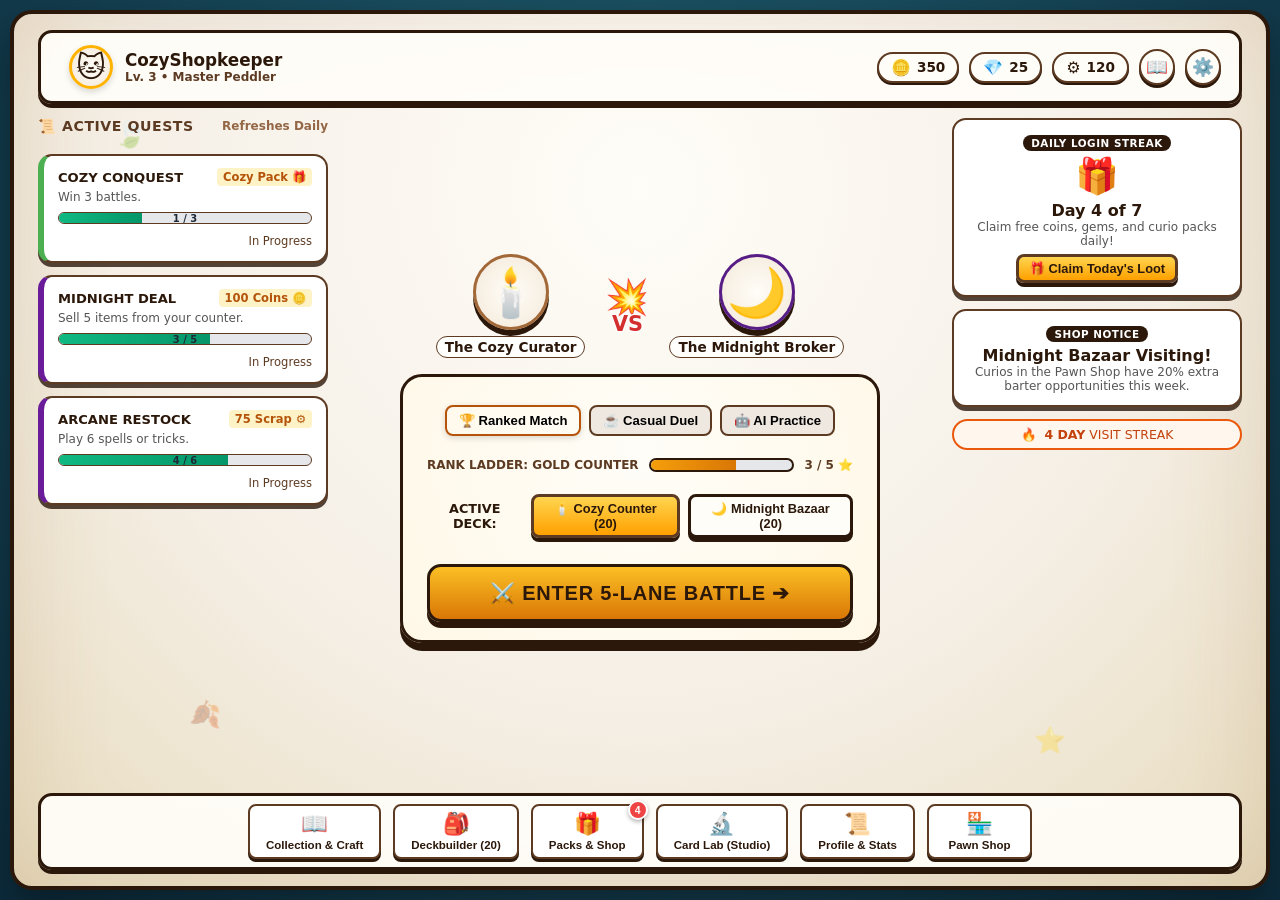
==== commit 6b3d5abe: "Fix: Add missing main menu and lobby layout CSS styles and update cache busters to v2.5.4" ====
--- a/index.html
+++ b/index.html
@@ -6,8 +6,8 @@
   <meta http-equiv="Cache-Control" content="no-cache, no-store, must-revalidate">
   <meta http-equiv="Pragma" content="no-cache">
   <meta http-equiv="Expires" content="0">
-  <title>The Odd Little Shop — Cozy Fantasy Roguelite Battler</title>
-  <link rel="stylesheet" href="css/styles.css?v=2.5.2">
+  <title>The Odd Little Shop — Digital Collectible Card Battler</title>
+  <link rel="stylesheet" href="css/styles.css?v=2.5.4">
 </head>
 <body>
   <!-- Master Application Viewport -->
@@ -15,7 +15,7 @@
     <!-- Populated dynamically by gameApp.js router -->
   </main>
 
-  <!-- ES Module Entrypoint with Cache Busting -->
-  <script type="module" src="src/ui/gameApp.js?v=2.5.2"></script>
+  <!-- ES Module Entrypoint with Complete Module Tree Cache Busting -->
+  <script type="module" src="src/ui/gameApp.js?v=2.5.4"></script>
 </body>
 </html>
--- a/css/styles.css
+++ b/css/styles.css
@@ -87,6 +87,443 @@
 }
 
 /* ==========================================================================
+   MAIN MENU & LOBBY VIEWPORT (16:9 STORYBOOK DESIGN SYSTEM)
+   ========================================================================== */
+.main-menu-container {
+  display: flex;
+  flex-direction: column;
+  justify-content: space-between;
+  height: calc(100vh - 20px);
+  max-height: 920px;
+  background: radial-gradient(circle at 50% 20%, #FFFDF8 0%, #F5EFE6 55%, #E8DCBE 100%);
+  border: 4px solid var(--wood-dark);
+  border-radius: var(--radius-lg);
+  box-shadow: 0 16px 40px rgba(0, 0, 0, 0.4), inset 0 0 100px rgba(139, 90, 43, 0.15);
+  padding: 16px 24px;
+  position: relative;
+  overflow: hidden;
+}
+
+/* Ambient Floating Particles */
+.particle-ambient {
+  position: absolute;
+  pointer-events: none;
+  font-size: 1.6rem;
+  opacity: 0.35;
+  animation: floatParticle 8s ease-in-out infinite alternate;
+}
+.p1 { top: 12%; left: 8%; animation-duration: 9s; }
+.p2 { top: 22%; right: 10%; animation-duration: 7s; }
+.p3 { bottom: 18%; left: 14%; animation-duration: 11s; }
+.p4 { bottom: 15%; right: 16%; animation-duration: 8.5s; }
+@keyframes floatParticle {
+  0% { transform: translateY(0px) rotate(0deg); opacity: 0.25; }
+  50% { transform: translateY(-24px) rotate(15deg); opacity: 0.5; }
+  100% { transform: translateY(-40px) rotate(-10deg); opacity: 0.2; }
+}
+
+/* Top HUD Bar */
+.top-hud-bar {
+  display: flex;
+  justify-content: space-between;
+  align-items: center;
+  background: rgba(255, 253, 248, 0.95);
+  border: var(--comic-border);
+  box-shadow: 0 4px 0 var(--wood-dark);
+  border-radius: var(--radius-md);
+  padding: 8px 18px;
+  z-index: 10;
+}
+.hud-profile-card {
+  display: flex;
+  align-items: center;
+  gap: 12px;
+  cursor: pointer;
+  padding: 4px 10px;
+  border-radius: var(--radius-sm);
+  transition: all 0.15s;
+}
+.hud-profile-card:hover {
+  background: rgba(255, 179, 0, 0.15);
+  transform: translateX(2px);
+}
+.profile-avatar {
+  width: 44px;
+  height: 44px;
+  background: radial-gradient(circle, #FFFDF8, #F3E8D8);
+  border: 3px solid var(--amber-gold);
+  border-radius: 50%;
+  display: flex;
+  align-items: center;
+  justify-content: center;
+  font-size: 1.8rem;
+  box-shadow: 0 3px 6px rgba(0,0,0,0.15);
+}
+.profile-info {
+  display: flex;
+  flex-direction: column;
+}
+.profile-name {
+  font-size: 1.05rem;
+  font-weight: 900;
+  color: var(--wood-dark);
+}
+.profile-level {
+  font-size: 0.75rem;
+  font-weight: 700;
+  color: var(--wood-med);
+}
+
+.hud-currencies {
+  display: flex;
+  align-items: center;
+  gap: 10px;
+}
+.hud-stat-pill {
+  display: flex;
+  align-items: center;
+  gap: 6px;
+  background: #FFFDF8;
+  border: 2px solid var(--wood-med);
+  box-shadow: 0 2px 0 var(--wood-dark);
+  border-radius: 20px;
+  padding: 4px 12px;
+  font-weight: 800;
+  font-size: 0.85rem;
+}
+.pill-icon { font-size: 1rem; }
+.btn-icon {
+  background: #FFFDF8;
+  border: 2px solid var(--wood-med);
+  box-shadow: 0 3px 0 var(--wood-dark);
+  border-radius: 50%;
+  width: 36px;
+  height: 36px;
+  display: flex;
+  align-items: center;
+  justify-content: center;
+  font-size: 1.1rem;
+  cursor: pointer;
+  transition: all 0.15s;
+}
+.btn-icon:hover {
+  transform: translateY(-2px);
+  background: #FFF;
+  box-shadow: 0 5px 0 var(--wood-dark);
+}
+.btn-icon:active {
+  transform: translateY(2px);
+  box-shadow: 0 1px 0 var(--wood-dark);
+}
+
+/* 3-Column Main Content Body */
+.menu-main-content {
+  display: grid;
+  grid-template-columns: 290px 1fr 290px;
+  gap: 20px;
+  flex: 1;
+  min-height: 0;
+  margin: 14px 0;
+  z-index: 5;
+}
+
+.menu-side-col {
+  display: flex;
+  flex-direction: column;
+  gap: 12px;
+  overflow-y: auto;
+}
+.col-title {
+  font-size: 0.88rem;
+  font-weight: 900;
+  color: var(--wood-med);
+  letter-spacing: 0.04em;
+  display: flex;
+  align-items: center;
+  gap: 6px;
+}
+
+/* Mission & Quest Cards */
+.mission-card {
+  background: white;
+  border: 2.5px solid var(--wood-med);
+  border-radius: var(--radius-md);
+  box-shadow: 0 4px 0 rgba(43, 24, 10, 0.8);
+  padding: 12px 14px;
+  transition: transform 0.15s;
+}
+.mission-card:hover {
+  transform: translateY(-2px);
+}
+.mission-card.cozy-mission {
+  border-left: 6px solid var(--cozy-green);
+}
+.mission-card.midnight-mission {
+  border-left: 6px solid var(--midnight-violet);
+}
+.mission-card.ready-mission {
+  border-color: var(--amber-gold);
+  background: #FFFDF0;
+  box-shadow: 0 4px 12px rgba(255, 179, 0, 0.35);
+}
+.mission-header {
+  display: flex;
+  justify-content: space-between;
+  align-items: center;
+  font-size: 0.82rem;
+  margin-bottom: 4px;
+}
+.mission-reward-tag {
+  background: #FEF3C7;
+  color: #B45309;
+  font-weight: 800;
+  font-size: 0.72rem;
+  padding: 2px 6px;
+  border-radius: 4px;
+}
+.mission-desc {
+  font-size: 0.75rem;
+  color: #555;
+  margin-bottom: 8px;
+}
+.mission-progress-bar {
+  height: 12px;
+  background: #E5E7EB;
+  border: 1.5px solid var(--wood-med);
+  border-radius: 6px;
+  position: relative;
+  overflow: hidden;
+}
+.mission-progress-fill {
+  height: 100%;
+  background: linear-gradient(90deg, #10B981, #059669);
+  transition: width 0.3s ease;
+}
+.progress-text {
+  position: absolute;
+  top: 0; left: 0; right: 0; bottom: 0;
+  display: flex;
+  align-items: center;
+  justify-content: center;
+  font-size: 0.62rem;
+  font-weight: 900;
+  color: #1F2937;
+}
+
+/* Center Battle Stage */
+.menu-center-col {
+  display: flex;
+  flex-direction: column;
+  justify-content: center;
+  align-items: center;
+  gap: 16px;
+}
+
+.rivals-stage {
+  display: flex;
+  align-items: center;
+  justify-content: center;
+  gap: 20px;
+  width: 100%;
+}
+.rival-figure {
+  display: flex;
+  flex-direction: column;
+  align-items: center;
+  gap: 6px;
+}
+.rival-portrait {
+  width: 76px;
+  height: 76px;
+  background: radial-gradient(circle, #FFFDF8, #F3E8D8);
+  border: 3.5px solid var(--wood-dark);
+  box-shadow: 0 6px 0 var(--wood-dark);
+  border-radius: 50%;
+  display: flex;
+  align-items: center;
+  justify-content: center;
+  font-size: 3rem;
+  transition: transform 0.2s;
+}
+.cozy-rival .rival-portrait { border-color: #A26838; }
+.midnight-rival .rival-portrait { border-color: #581C87; }
+.rival-figure:hover .rival-portrait { transform: scale(1.08) rotate(-4deg); }
+.rival-tag {
+  font-weight: 900;
+  font-size: 0.85rem;
+  color: var(--wood-dark);
+  background: rgba(255, 255, 255, 0.85);
+  border: 1.5px solid var(--wood-med);
+  padding: 2px 8px;
+  border-radius: 12px;
+}
+
+.rival-clash-sparkle {
+  display: flex;
+  flex-direction: column;
+  align-items: center;
+  position: relative;
+}
+.sparkle-burst { font-size: 2.2rem; animation: pulseGlow 1.5s infinite; }
+.vs-text {
+  font-weight: 900;
+  font-size: 1.3rem;
+  color: #D32F2F;
+  text-shadow: 1px 1px 0 #FFF, -1px -1px 0 #FFF, 1px -1px 0 #FFF, -1px 1px 0 #FFF;
+  margin-top: -6px;
+}
+
+/* Battle Hero Action Panel */
+.battle-hero-panel {
+  background: radial-gradient(circle at 50% 30%, #FFFDF8 0%, #FFF8E7 100%);
+  border: 3.5px solid var(--wood-dark);
+  box-shadow: 0 8px 0 var(--wood-dark);
+  border-radius: var(--radius-lg);
+  padding: 18px 24px;
+  width: 100%;
+  max-width: 480px;
+  display: flex;
+  flex-direction: column;
+  align-items: center;
+  text-align: center;
+  gap: 12px;
+}
+.battle-rank-bar {
+  display: flex;
+  align-items: center;
+  gap: 10px;
+  width: 100%;
+  font-size: 0.75rem;
+  font-weight: 800;
+  color: var(--wood-med);
+}
+.rank-meter {
+  flex: 1;
+  height: 14px;
+  background: #E5E7EB;
+  border: 2px solid var(--wood-dark);
+  border-radius: 8px;
+  overflow: hidden;
+}
+.rank-meter-fill {
+  height: 100%;
+  background: linear-gradient(90deg, #F59E0B, #D97706);
+}
+
+.btn-play-hero {
+  width: 100%;
+  background: linear-gradient(180deg, #FBBF24 0%, #D97706 100%);
+  color: #2B180A;
+  border: 3.5px solid var(--wood-dark);
+  box-shadow: 0 6px 0 var(--wood-dark);
+  border-radius: var(--radius-md);
+  padding: 14px 24px;
+  font-size: 1.25rem;
+  font-weight: 900;
+  cursor: pointer;
+  letter-spacing: 0.04em;
+  transition: all 0.15s cubic-bezier(0.175, 0.885, 0.32, 1.275);
+}
+.btn-play-hero:hover {
+  background: linear-gradient(180deg, #FCD34D 0%, #F59E0B 100%);
+  transform: translateY(-3px);
+  box-shadow: 0 9px 0 var(--wood-dark);
+}
+.btn-play-hero:active {
+  transform: translateY(4px);
+  box-shadow: 0 2px 0 var(--wood-dark);
+}
+
+/* Side Features: Daily & News Cards */
+.side-feature-card {
+  background: white;
+  border: 2.5px solid var(--wood-med);
+  border-radius: var(--radius-md);
+  box-shadow: 0 4px 0 rgba(43, 24, 10, 0.8);
+  padding: 12px 14px;
+  text-align: center;
+}
+.card-badge {
+  display: inline-block;
+  background: var(--wood-dark);
+  color: white;
+  font-size: 0.65rem;
+  font-weight: 900;
+  padding: 2px 8px;
+  border-radius: 10px;
+  letter-spacing: 0.05em;
+}
+.streak-tracker-pill {
+  display: flex;
+  align-items: center;
+  justify-content: center;
+  gap: 8px;
+  background: #FFF7ED;
+  border: 2px solid #EA580C;
+  border-radius: 20px;
+  padding: 6px 12px;
+  font-size: 0.78rem;
+  color: #C2410C;
+}
+
+/* Bottom Navigation Bar */
+.bottom-nav-bar {
+  display: flex;
+  justify-content: center;
+  gap: 12px;
+  background: rgba(255, 253, 248, 0.95);
+  border: var(--comic-border);
+  box-shadow: 0 4px 0 var(--wood-dark);
+  border-radius: var(--radius-md);
+  padding: 8px 16px;
+  z-index: 10;
+}
+.nav-item {
+  display: flex;
+  flex-direction: column;
+  align-items: center;
+  justify-content: center;
+  background: white;
+  border: 2px solid var(--wood-med);
+  box-shadow: 0 3px 0 var(--wood-dark);
+  border-radius: var(--radius-sm);
+  padding: 6px 16px;
+  cursor: pointer;
+  position: relative;
+  min-width: 105px;
+  transition: all 0.15s cubic-bezier(0.175, 0.885, 0.32, 1.275);
+}
+.nav-item:hover {
+  transform: translateY(-3px);
+  background: #FFFDF0;
+  border-color: var(--amber-gold);
+  box-shadow: 0 5px 0 var(--wood-dark);
+}
+.nav-item:active {
+  transform: translateY(2px);
+  box-shadow: 0 1px 0 var(--wood-dark);
+}
+.nav-icon { font-size: 1.35rem; line-height: 1.1; }
+.nav-label { font-size: 0.72rem; font-weight: 800; color: var(--wood-dark); margin-top: 3px; }
+.nav-bubble {
+  position: absolute;
+  top: -6px;
+  right: -6px;
+  background: #EF4444;
+  color: white;
+  border: 2px solid white;
+  border-radius: 50%;
+  width: 20px;
+  height: 20px;
+  display: flex;
+  align-items: center;
+  justify-content: center;
+  font-size: 0.65rem;
+  font-weight: 900;
+  box-shadow: 0 2px 4px rgba(0,0,0,0.3);
+}
+
+/* ==========================================================================
    BATTLE ARENA: EXPANDED 2-COLUMN VIEWPORT (NO RIGHT-SIDE TEXT CHAT)
    ========================================================================== */
 .battle-arena {
